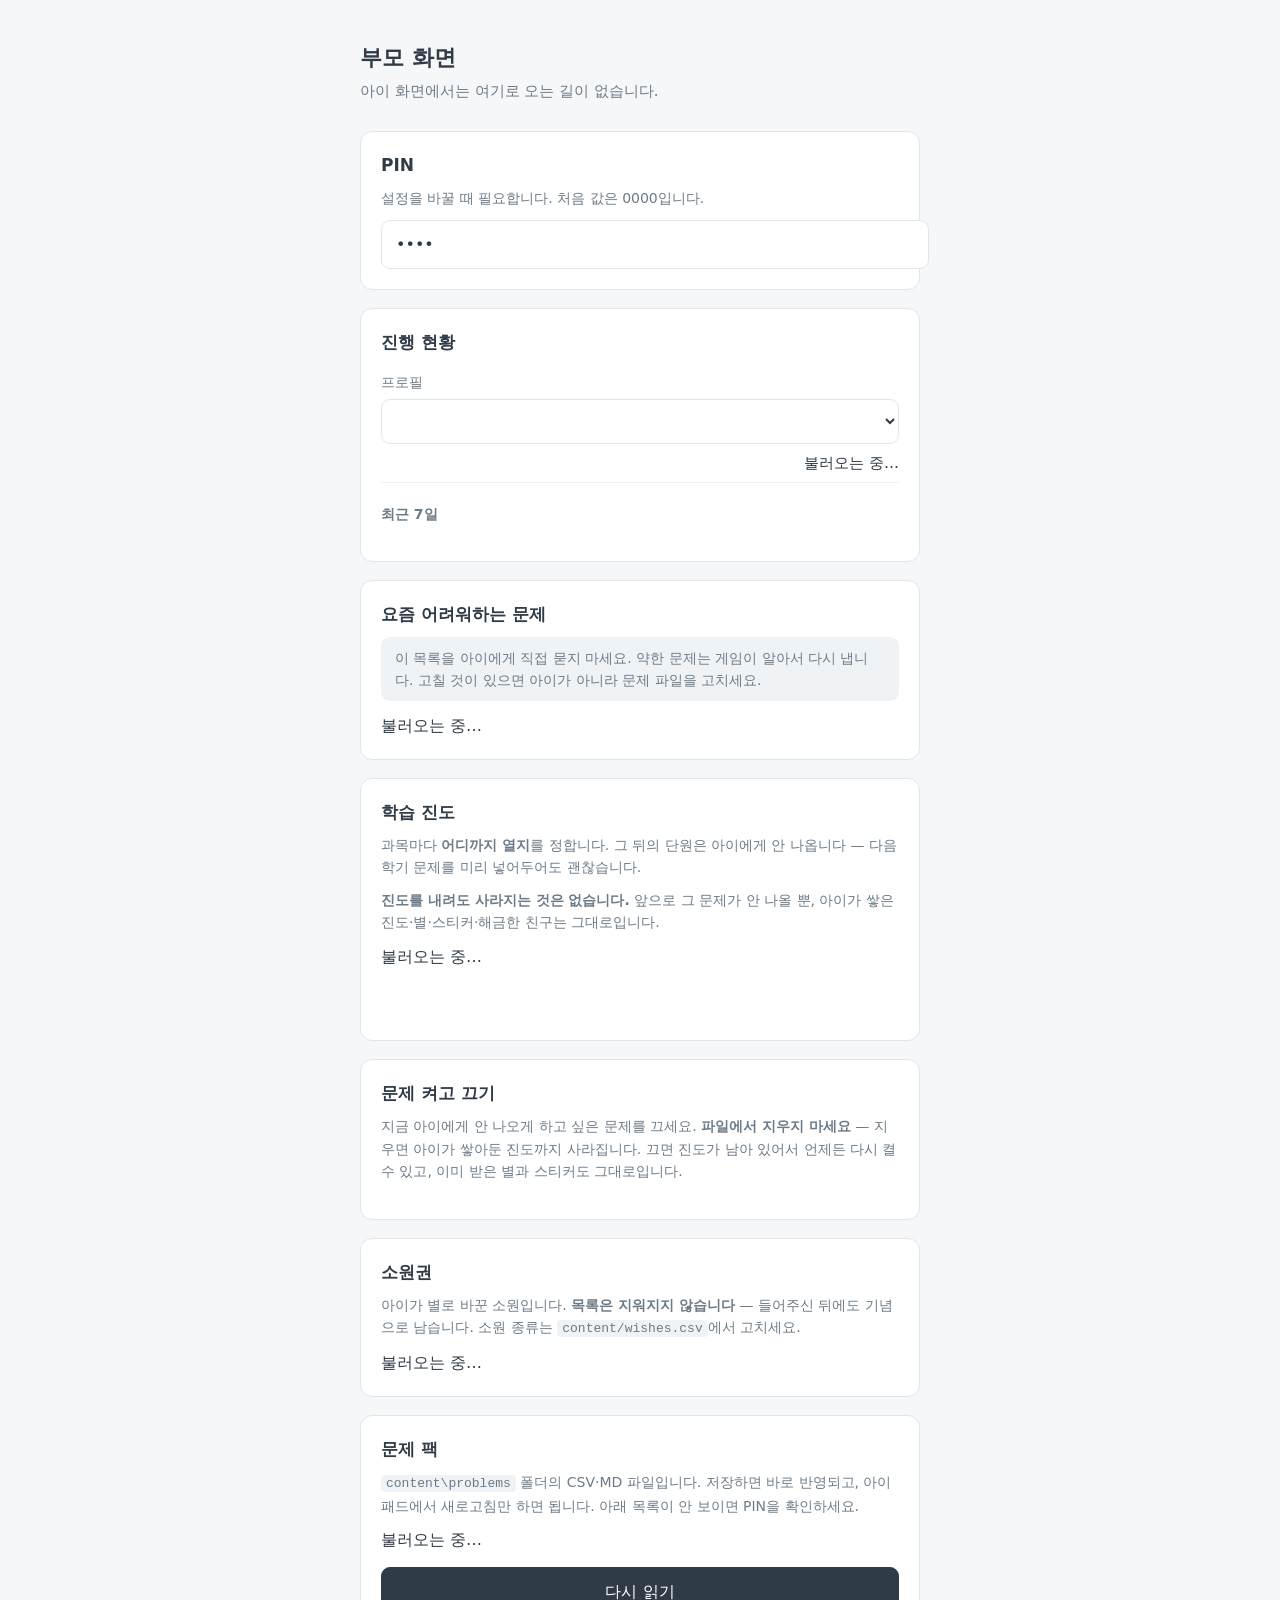
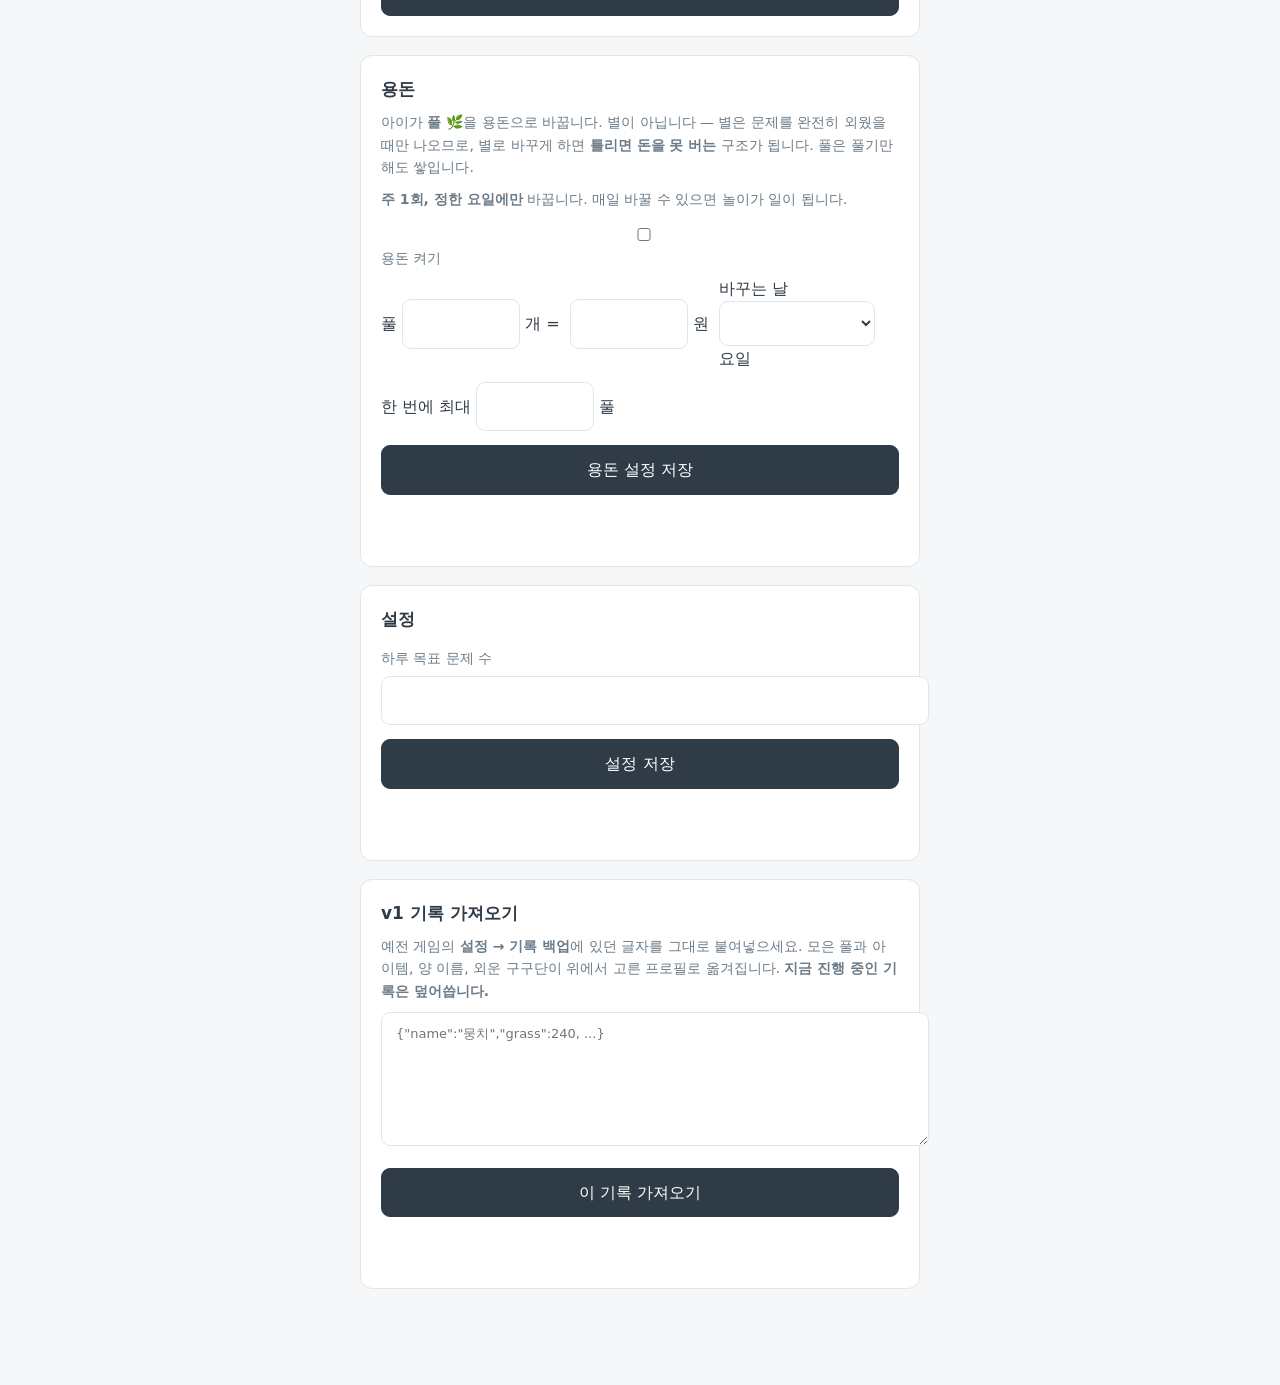
==== web/parent.html @ e6b4a796 "5C-3 부모 화면 진도 - 과목마다 "여기까지 열기" 드롭다운 + 단원 목록(문제 수 · 완전히 외운 것) - 체크박스 스무 개가 드롭다운 하나가 된다. 뒤에 새 파일을 넣어도 " ====
<!DOCTYPE html>
<html lang="ko">
<head>
<meta charset="utf-8">
<meta name="viewport" content="width=device-width, initial-scale=1">
<title>부모 화면 — 양이랑 구구단</title>
<style>
  body { margin:0; padding:40px 24px 80px; background:#f6f7f8; color:#2f3b46;
         font-family:"Malgun Gothic","Apple SD Gothic Neo",system-ui,sans-serif; line-height:1.6; }
  main { max-width: 560px; margin: 0 auto; }
  h1 { font-size: 22px; margin: 0 0 4px; }
  h2 { font-size: 17px; margin: 0 0 8px; }
  h3 { font-size: 14px; margin: 20px 0 6px; color:#6b7b88; font-weight: 600; }
  p.sub { margin: 0 0 28px; color:#6b7b88; font-size: 15px; }
  section { background:#fff; border:1px solid #dfe7ec; border-radius:12px; padding:20px; margin-bottom:18px; }
  label { display:block; margin: 14px 0 6px; font-size: 14px; color:#6b7b88; }
  input, select, textarea, button { font: inherit; width: 100%; padding: 11px 14px;
         border: 1px solid #dfe7ec; border-radius: 9px; background:#fff; color:#2f3b46; }
  textarea { height: 110px; font-size: 13px; resize: vertical; }
  button { cursor: pointer; margin-top: 14px; background:#2f3b46; color:#fff; border-color:#2f3b46; }
  button.soft { background:#fff; color:#2f3b46; border-color:#dfe7ec; }
  button:disabled { opacity:.45; cursor: default; }
  table { width:100%; border-collapse: collapse; font-size: 15px; }
  td { padding: 7px 0; border-bottom: 1px solid #eef2f4; }
  td:last-child { text-align: right; font-variant-numeric: tabular-nums; }
  .msg { margin-top: 12px; font-size: 15px; color:#6b7b88; min-height: 24px; }
  .hint { font-size: 14px; color:#6b7b88; margin: 0 0 10px; }
  .pack { padding: 10px 0; border-bottom: 1px solid #eef2f4; font-size: 15px; }
  .pack:last-child { border-bottom: 0; }
  .warn { color:#8a6d3b; font-size: 14px; margin-top: 4px; }
  code { background:#f0f3f5; padding: 1px 5px; border-radius: 4px; font-size: 13px; }

  .week { display:flex; gap:6px; margin: 6px 0 4px; }
  .day { flex:1; text-align:center; padding:8px 2px; border-radius:8px; background:#f0f3f5; }
  .day.off { opacity:.4; }
  .day b { display:block; font-size:16px; font-variant-numeric: tabular-nums; }
  .day span { display:block; font-size:12px; color:#6b7b88; }

  .note { margin:14px 0 0; padding:12px 14px; border-radius:9px; background:#f0f3f5; font-size:14px; }
  .note.bad { background:#fdf4ec; color:#8a6d3b; }
  .note p { margin:2px 0; }
  .rule { margin:0 0 12px; padding:10px 14px; border-radius:9px; background:#f0f3f5;
          font-size:14px; color:#6b7b88; }

  .qtable td { font-size:14px; }
  .qtable td:last-child { text-align:left; }
  .q { font-weight:600; }
  .a { color:#6b7b88; }
  .do { color:#6b7b88; font-size:13px; }
  .chips { display:inline-flex; gap:3px; }
  .chip { display:inline-flex; align-items:center; justify-content:center; width:19px; height:19px;
          border-radius:5px; font-size:11px; background:#eef2f4; color:#6b7b88; }
  .chip.x { background:#e3ebf7; color:#42618f; }
  .chip.h { background:#e7eaec; }
  .dots { display:inline-flex; gap:3px; }
  .dot { width:8px; height:8px; border-radius:50%; background:#2f3b46; opacity:.15; }
  .dot.on { opacity:.55; }
  .qtable input[type=checkbox] { width:20px; height:20px; padding:0; }
  .picks { display:flex; flex-wrap:wrap; gap:8px; margin-bottom:6px; }
  .picks button { width:auto; margin:0; padding:8px 13px; font-size:14px; }
  .picks button.on { background:#2f3b46; color:#fff; border-color:#2f3b46; }
  .row { display:flex; gap:10px; align-items:center; flex-wrap:wrap; }
  .shut { opacity:.45; }
  .cut { border-top:1px dashed #c9d3c9; margin:6px 0 4px; padding-top:4px; font-size:12px; color:#7c8c7c; }
  .row input[type=number] { width:5.5em; }
  .row button { flex:1; }
</style>
</head>
<body>
<main>
  <h1>부모 화면</h1>
  <p class="sub">아이 화면에서는 여기로 오는 길이 없습니다.</p>

  <section>
    <h2>PIN</h2>
    <p class="hint">설정을 바꿀 때 필요합니다. 처음 값은 0000입니다.</p>
    <input id="pin" type="password" inputmode="numeric" value="0000">
  </section>

  <section>
    <h2>진행 현황</h2>
    <label>프로필</label>
    <select id="who"></select>
    <table id="stat"><tr><td>불러오는 중…</td></tr></table>

    <h3>최근 7일</h3>
    <div class="week" id="week"></div>
    <p class="hint" id="weekSum"></p>
    <div id="stock"></div>
  </section>

  <section>
    <h2>요즘 어려워하는 문제</h2>
    <p class="rule">이 목록을 아이에게 직접 묻지 마세요. 약한 문제는 게임이 알아서 다시 냅니다.
      고칠 것이 있으면 아이가 아니라 문제 파일을 고치세요.</p>
    <div id="weak">불러오는 중…</div>
  </section>

  <section>
    <h2>학습 진도</h2>
    <p class="hint">과목마다 <b>어디까지 열지</b>를 정합니다. 그 뒤의 단원은 아이에게 안 나옵니다 —
      다음 학기 문제를 미리 넣어두어도 괜찮습니다.</p>
    <p class="hint"><b>진도를 내려도 사라지는 것은 없습니다.</b> 앞으로 그 문제가 안 나올 뿐,
      아이가 쌓은 진도·별·스티커·해금한 친구는 그대로입니다.</p>
    <div id="progress">불러오는 중…</div>
    <p class="msg" id="msgProg"></p>
  </section>

  <section>
    <h2>문제 켜고 끄기</h2>
    <p class="hint">지금 아이에게 안 나오게 하고 싶은 문제를 끄세요.
      <b>파일에서 지우지 마세요</b> — 지우면 아이가 쌓아둔 진도까지 사라집니다.
      끄면 진도가 남아 있어서 언제든 다시 켤 수 있고, 이미 받은 별과 스티커도 그대로입니다.</p>
    <div class="picks" id="packPicks"></div>
    <div id="editor"></div>
  </section>

  <section>
    <h2>소원권</h2>
    <p class="hint">아이가 별로 바꾼 소원입니다. <b>목록은 지워지지 않습니다</b> — 들어주신 뒤에도 기념으로 남습니다.
      소원 종류는 <code>content/wishes.csv</code>에서 고치세요.</p>
    <div id="wishes">불러오는 중…</div>
  </section>

  <section>
    <h2>문제 팩</h2>
    <p class="hint"><code>content\problems</code> 폴더의 CSV·MD 파일입니다. 저장하면 바로 반영되고,
      아이패드에서 새로고침만 하면 됩니다. 아래 목록이 안 보이면 PIN을 확인하세요.</p>
    <div id="packs">불러오는 중…</div>
    <button id="reload">다시 읽기</button>
  </section>

  <section>
    <h2>용돈</h2>
    <p class="hint">아이가 <b>풀 🌿</b>을 용돈으로 바꿉니다. 별이 아닙니다 —
      별은 문제를 완전히 외웠을 때만 나오므로, 별로 바꾸게 하면 <b>틀리면 돈을 못 버는</b> 구조가 됩니다.
      풀은 풀기만 해도 쌓입니다.</p>
    <p class="hint"><b>주 1회, 정한 요일에만</b> 바꿉니다. 매일 바꿀 수 있으면 놀이가 일이 됩니다.</p>
    <label><input id="allowOn" type="checkbox"> 용돈 켜기</label>
    <div class="row">
      <span>풀 <input id="allowPer" type="number" min="10" max="1000" step="10"> 개 =</span>
      <span><input id="allowWon" type="number" min="10" max="10000" step="10"> 원</span>
      <span>바꾸는 날 <select id="allowDay"></select>요일</span>
      <span>한 번에 최대 <input id="allowMax" type="number" min="100" max="5000" step="100"> 풀</span>
    </div>
    <button id="saveAllow">용돈 설정 저장</button>
    <p class="msg" id="msgAllow"></p>
    <div id="allowLog"></div>
  </section>

  <section>
    <h2>설정</h2>
    <label>하루 목표 문제 수</label>
    <input id="goal" type="number" min="5" max="60">
    <button id="saveSet">설정 저장</button>
    <p class="msg" id="msgSet"></p>
  </section>

  <section>
    <h2>v1 기록 가져오기</h2>
    <p class="hint">예전 게임의 <b>설정 → 기록 백업</b>에 있던 글자를 그대로 붙여넣으세요.
      모은 풀과 아이템, 양 이름, 외운 구구단이 위에서 고른 프로필로 옮겨집니다.
      <b>지금 진행 중인 기록은 덮어씁니다.</b></p>
    <textarea id="v1" placeholder='{"name":"뭉치","grass":240, ...}'></textarea>
    <button id="migrate">이 기록 가져오기</button>
    <p class="msg" id="msgMig"></p>
  </section>
</main>

<script type="module">
import { buildIndexAll, openPacks, isRewardable, readLog, weakness } from '/engine.js';

const $ = id => document.getElementById(id);
const api = (url, opt) => fetch(url, opt).then(r => r.json());
const esc = s => String(s).replace(/[<>&"]/g, c => ({ '<':'&lt;','>':'&gt;','&':'&amp;','"':'&quot;' }[c]));

const MIN_POOL = 8;   // engine.js와 같은 값. 이보다 적으면 같은 문제가 반복된다
const MIN_SEEN = 3;   // 이만큼 안 나온 문제는 '약하다'고 부르지 않는다
const WEEKDAY = ['일','월','화','수','목','금','토'];

let ALL = {};                              // 제외 없이 지은 전체 문제 색인
let PROFILE = null;
let WISHDATA = null;   // /api/parent/packs가 같이 실어 보낸다
let OFF = { problems: [], packs: [] };
let picked = null, dirty = false;

/* 구구단은 계산으로 만들어지므로 표시용 값을 여기서 짓는다 */
const label = e => e.mul ? `${e.mul[0]} × ${e.mul[1]}` : e.prompt;
const answerOf = e => e.mul ? String(e.mul[0] * e.mul[1]) : e.answer;
const hasHint = e => !!(e.mul || e.hint);   // 구구단 힌트는 항상 자동 생성된다

/* ============ 첫 로드 ============ */

const boot = await api('/api/bootstrap');
$('goal').value = boot.settings.defaultGoal;
$('who').innerHTML = boot.profiles.map(p => `<option value="${esc(p.id)}">${esc(p.displayName)}</option>`).join('')
  || '<option value="">아직 없습니다</option>';

const loaded = await Promise.all((boot.packs || []).map(p => api(`/api/pack/${encodeURIComponent(p.id)}`)));
const PACKS = loaded;   // subject·unit·order가 실려 있다
ALL = buildIndexAll(loaded);   // 부모는 아직 안 연 단원도 봐야 진도를 정할 수 있다

const packNames = new Map();
for (const e of Object.values(ALL)) if (!packNames.has(e.packId)) packNames.set(e.packId, e.packName);

/* ============ 현황 ============ */

async function showStat() {
  const id = $('who').value;
  if (!id) return;
  PROFILE = await api(`/api/profile/${encodeURIComponent(id)}`);
  OFF = { problems: [...(PROFILE.disabled?.problems || [])],
          packs: [...(PROFILE.disabled?.packs || [])] };
  if (WISHDATA) showWishes(WISHDATA);   // 아이를 바꾸면 소원권 목록도 따라간다
  showProgress();
  if (typeof showAllowLog === 'function') showAllowLog();
  dirty = false;

  const p = PROFILE;
  const facts = Object.values(p.facts);
  const seen = facts.reduce((n, f) => n + f.seen, 0);
  const right = facts.reduce((n, f) => n + f.right, 0);
  $('stat').innerHTML = [
    ['양 이름', p.characters.names.sheep || '아직 안 지음'],
    ['오늘 푼 문제', `${p.daily.solved} / ${p.daily.goal}`],
    ['완전히 외운 문제', p.totals.mastered],
    ['누적 정답률', seen ? `${Math.round(right / seen * 100)}% (${right}/${seen})` : '—'],
    ['모은 풀 · 별', `${p.wallet.grass} · ${p.wallet.star}`],
    ['함께한 날', `${p.totals.daysPlayed}일`],
  ].map(([k, v]) => `<tr><td>${k}</td><td>${esc(v)}</td></tr>`).join('');

  showWeek();
  showStock();
  showWeak();
  showPicks();
  if (picked) openPack(picked);
  else $('editor').innerHTML = '<p class="hint">위에서 팩을 고르세요.</p>';
}

/* 연속 일수는 세지 않는다. 부모가 그 숫자를 보면 끊긴 날에 말이 나오고,
   그것이 원칙 2.1이 막으려던 실패 경험이 된다. 누적만 센다. */
function showWeek() {
  const by = new Map();
  for (const h of PROFILE.history || []) by.set(h.day, h);
  by.set(PROFILE.daily.day, PROFILE.daily);

  const cells = [], sum = { days: 0, solved: 0, right: 0, star: 0 };
  for (let i = 6; i >= 0; i--) {
    const d = new Date();
    d.setDate(d.getDate() - i);
    const key = d.toLocaleDateString('sv-SE');
    const row = by.get(key);
    if (row) { sum.days++; sum.solved += row.solved || 0; sum.right += row.right || 0; sum.star += row.star || 0; }
    cells.push(`<div class="day${row ? '' : ' off'}" title="${key}">
      <span>${WEEKDAY[d.getDay()]}</span><b>${row ? row.solved : '–'}</b></div>`);
  }
  $('week').innerHTML = cells.join('');
  $('weekSum').textContent =
    `논 날 ${sum.days}일 · 푼 문제 ${sum.solved} · 혼자 맞힘 ${sum.right} · 별 ${sum.star}`;
}

/* 보상 페이싱 전체가 "부모가 문제를 계속 넣는다"는 전제 위에 있다.
   구구단만으로는 별이 15에서 멈춘다. 이 경고가 이 화면에서 제일 중요하다. */
function showStock() {
  let unseen = 0;
  for (const key of activeKeys()) {
    const f = PROFILE.facts[key];
    if (!f || !f.seen) unseen++;
  }

  const floor = new Date();
  floor.setDate(floor.getDate() - 6);
  let recent = 0;
  for (const f of Object.values(PROFILE.facts)) {
    if (f.masteredAt && new Date(f.masteredAt) >= floor) recent++;
  }
  const perDay = recent / 7;
  const days = perDay > 0 ? Math.round(unseen / perDay) : null;
  const add = '<p><code>content\\problems</code> 폴더에 파일을 추가하세요.</p>';

  if (!unseen) {
    $('stock').innerHTML = '<div class="note bad"><p>아이가 아직 안 배운 문제가 없습니다. ' +
      '새 문제를 넣지 않으면 별이 더 이상 늘지 않습니다.</p>' + add + '</div>';
  } else if (days !== null && days <= 14) {
    $('stock').innerHTML = `<div class="note bad"><p>아직 안 배운 문제가 ${unseen}개 남았습니다. ` +
      `지금 속도면 ${days}일 뒤에 소진됩니다.</p>` + add + '</div>';
  } else {
    $('stock').innerHTML = `<div class="note">아직 안 배운 문제 ${unseen}개` +
      (days !== null ? ` · 지금 속도면 ${days}일치` : '') + '</div>';
  }
}

/* ============ 약한 문제 ============ */

const chips = recent => '<span class="chips">' + recent.slice(0, 8).map(c => {
  const t = c === 'x' ? '틀림' : c === 'h' ? '힌트 쓰고 맞힘' : '혼자 맞힘';
  return `<span class="chip ${c}" title="${t}">${c === 'x' ? '×' : c === 'h' ? 'h' : '○'}</span>`;
}).join('') + '</span>';

const dots = m => '<span class="dots">' +
  [0,1,2,3].map(i => `<span class="dot${i < m ? ' on' : ''}"></span>`).join('') + '</span>';

/* 부모가 할 것. 기본값은 '그냥 두기'.
   이 열이 있는 이유는 부모가 목록을 보고 아이에게 물어보는 것을 막기 위해서다. */
const todo = e => hasHint(e) ? '그냥 두기 (며칠 뒤 다시 나옵니다)' : '힌트가 없음 → 힌트를 넣어주세요';

function showWeak() {
  const rows = [];
  for (const [key, e] of Object.entries(ALL)) {
    const f = PROFILE.facts[key];
    if (!f) continue;
    const c = readLog(f.log);
    // 표본이 모자란 문제를 약점이라 부르면 부모가 엉뚱한 데를 고친다
    if (c.seen < MIN_SEEN) continue;
    const w = weakness(c);
    if (w > 0) rows.push({ e, c, w });
  }
  rows.sort((a, b) => b.w - a.w || b.c.seen - a.c.seen);

  if (!rows.length) {
    $('weak').innerHTML = '<p class="hint">최근 7일 동안 눈에 띄게 어려워한 문제가 없습니다.</p>';
    return;
  }
  $('weak').innerHTML = '<table class="qtable">' + rows.slice(0, 5).map(r => `
    <tr><td class="q">${esc(label(r.e))}</td>
        <td class="a">${esc(answerOf(r.e))}</td>
        <td>${chips(r.c.recent)}</td>
        <td class="do">${esc(todo(r.e))}</td></tr>`).join('') + '</table>';
}

/* ============ 학습 진도 ============ */

function unitsBySubject() {
  const out = {};
  for (const p of PACKS) {
    if (!p.subject || !p.unit) continue;   // 폴더 밖이거나 번호가 없으면 진도 관리 대상이 아니다
    (out[p.subject] ||= []).push(p);
  }
  for (const list of Object.values(out)) list.sort((a, b) => a.order - b.order);
  return out;
}

function packStat(packId) {
  const keys = Object.entries(ALL).filter(([, e]) => e.packId === packId && e.rewardable);
  return { total: keys.length, done: keys.filter(([k]) => PROFILE?.facts?.[k]?.m === 4).length };
}

const shortName = p => p.name.startsWith(p.unit) ? p.name.slice(p.unit.length).trim() || p.name : p.name;

function showProgress() {
  const subs = unitsBySubject();
  if (!Object.keys(subs).length) {
    $('progress').innerHTML =
      '<p class="hint">아직 과목 폴더가 없습니다. <code>content/problems/수학/1-1 구구단.csv</code> 처럼 ' +
      '폴더를 만들면 여기서 단원별로 진도를 정할 수 있습니다. ' +
      '지금 파일을 옮기지 않아도 게임은 그대로 돕니다.</p>';
    return;
  }
  if (!PROFILE) return;

  // 열림 판정은 engine.js와 같은 함수를 쓴다. 규칙을 두 곳에 두면 반드시 어긋난다.
  const open = openPacks(PACKS, PROFILE.progress);

  $('progress').innerHTML = Object.entries(subs).map(([subject, list]) => {
    const lastOpen = [...list].reverse().find(p => open.has(p.id)) || list[0];
    let cut = false;
    const rows = list.map(p => {
      const on = open.has(p.id), s = packStat(p.id);
      const line = `<div class="${on ? '' : 'shut'}">${on ? '✓' : '·'} <b>${esc(p.unit)}</b> ` +
        `${esc(shortName(p))} — 문제 ${s.total}개` +
        (on && s.total ? ` · 완전히 외운 것 ${s.done}` : '') + '</div>';
      if (!on && !cut) { cut = true; return '<div class="cut">여기부터는 아직 안 열렸습니다</div>' + line; }
      return line;
    }).join('');

    const next = list[list.indexOf(lastOpen) + 1];
    const st = packStat(lastOpen.id);
    const suggest = next && st.total && st.done === st.total
      ? `<p class="msg">${esc(shortName(lastOpen))}을(를) 다 외웠어요. ` +
        `<button data-open="${esc(subject)}" data-unit="${esc(next.unit)}">${esc(next.name)} 열기</button></p>`
      : '';

    return `<div class="pack">
      <div class="row"><b>${esc(subject)}</b><span>여기까지 열기</span>
        <select data-sel="${esc(subject)}">${list.map(p =>
          `<option value="${esc(p.unit)}"${p.id === lastOpen.id ? ' selected' : ''}>${esc(p.name)}</option>`).join('')}</select>
        <button data-save="${esc(subject)}">저장</button></div>
      ${rows}${suggest}
      <p class="warn" data-warn="${esc(subject)}" style="display:none"></p>
    </div>`;
  }).join('');

  $('progress').querySelectorAll('[data-sel]').forEach(sel => sel.onchange = () => {
    const subject = sel.dataset.sel, list = subs[subject];
    const now = [...list].reverse().find(p => open.has(p.id)) || list[0];
    const to = list.find(p => p.unit === sel.value);
    const warn = $('progress').querySelector(`[data-warn="${CSS.escape(subject)}"]`);
    if (to && to.order < now.order) {
      warn.textContent = `${shortName(to)}까지로 내리면 그 뒤 단원이 앞으로 안 나옵니다. ` +
        '아이가 쌓은 진도·별·스티커는 그대로 남습니다.';
      warn.style.display = '';
    } else warn.style.display = 'none';
  });

  $('progress').querySelectorAll('[data-save]').forEach(b => b.onclick = () => {
    const subject = b.dataset.save;
    saveProgress(subject, $('progress').querySelector(`[data-sel="${CSS.escape(subject)}"]`).value);
  });
  $('progress').querySelectorAll('[data-open]').forEach(b =>
    b.onclick = () => saveProgress(b.dataset.open, b.dataset.unit));
}

async function saveProgress(subject, unit) {
  $('msgProg').textContent = '저장 중…';
  try {
    // 아이가 지금 놀고 있을 수 있다. 방금 상태를 다시 받아 progress만 얹는다 (구현-현황 2.11).
    const fresh = await api(`/api/profile/${encodeURIComponent(PROFILE.id)}`);
    fresh.progress = { ...(fresh.progress || {}), [subject]: unit };
    await fetch(`/api/profile/${encodeURIComponent(PROFILE.id)}`,
                { method: 'PUT', body: JSON.stringify(fresh) });
    PROFILE = fresh;
    $('msgProg').textContent = `${subject} — ${unit}까지 열었습니다. 아이패드에서 새로고침하면 반영됩니다.`;
    showProgress();
    showStock();
  } catch {
    $('msgProg').textContent = '저장하지 못했습니다. 다시 눌러주세요.';
  }
}

/* ============ 문제 켜고 끄기 ============ */

const keysOf = packId => Object.entries(ALL)
  .filter(([, e]) => e.packId === packId)
  .sort((a, b) => a[1].order - b[1].order);

function activeKeys() {
  const offQ = new Set(OFF.problems), offP = new Set(OFF.packs);
  return Object.keys(ALL).filter(k => !offQ.has(k) && !offP.has(ALL[k].packId));
}

function showPicks() {
  const offP = new Set(OFF.packs), offQ = new Set(OFF.problems);
  $('packPicks').innerHTML = [...packNames].map(([id, name]) => {
    const list = keysOf(id);
    const on = offP.has(id) ? 0 : list.filter(([k]) => !offQ.has(k)).length;
    return `<button class="soft${id === picked ? ' on' : ''}" data-pack="${esc(id)}">${esc(name)}
      <span style="opacity:.6">${on}/${list.length}</span></button>`;
  }).join('');

  $('packPicks').querySelectorAll('[data-pack]').forEach(b => b.onclick = () => {
    if (dirty && !confirm('저장하지 않은 변경이 있습니다. 그대로 넘어갈까요?')) return;
    picked = b.dataset.pack;
    showPicks();
    openPack(picked);
  });
}

function openPack(packId) {
  const list = keysOf(packId);
  const offQ = new Set(OFF.problems);

  $('editor').innerHTML = `
    <label style="margin-top:0"><input type="checkbox" id="packOn" style="width:auto;margin-right:6px"
      ${OFF.packs.includes(packId) ? '' : 'checked'}> 이 팩을 게임에 낸다</label>
    <div id="health" class="note"></div>
    <table class="qtable" id="qs">${list.map(([key, e]) => `
      <tr><td style="width:34px"><input type="checkbox" data-key="${esc(key)}"
            ${offQ.has(key) ? '' : 'checked'} aria-label="${esc(label(e))} 내기"></td>
          <td class="q">${esc(label(e))}</td>
          <td class="a">${esc(answerOf(e))}</td>
          <td>${dots(PROFILE.facts[key]?.m || 0)}</td>
          <td>${chips(readLog(PROFILE.facts[key]?.log).recent)}</td></tr>`).join('')}
    </table>
    <div class="row"><button class="soft" id="allOn">전부 켜기</button>
                     <button id="saveOff" disabled>저장</button></div>
    <p class="msg" id="msgOff"></p>`;

  const boxes = () => [...$('qs').querySelectorAll('input[data-key]')];

  function paint() {
    const on = boxes().filter(b => b.checked).length;
    const el = $('health');
    if (!$('packOn').checked) {
      el.className = 'note bad';
      el.textContent = '이 팩 전체가 꺼져 있습니다. 아이에게 한 문제도 나오지 않습니다.';
    } else if (on === 0) {
      el.className = 'note bad';
      el.textContent = '남은 문제가 없습니다. 이 팩은 아이에게 나오지 않습니다.';
    } else if (on < MIN_POOL) {
      el.className = 'note bad';
      el.textContent = `남은 문제가 ${on}개라 같은 문제가 자주 반복됩니다.`;
    } else {
      el.className = 'note';
      el.textContent = `사용 ${on} / 전체 ${list.length}`;
    }
  }

  function mark() {
    dirty = true;
    $('saveOff').disabled = false;
    $('msgOff').textContent = '저장하지 않은 변경이 있습니다.';
    paint();
  }

  $('packOn').onchange = mark;
  boxes().forEach(b => b.onchange = mark);
  $('allOn').onclick = () => {
    boxes().forEach(b => b.checked = true);
    $('packOn').checked = true;
    mark();
  };

  $('saveOff').onclick = async () => {
    $('saveOff').disabled = true;
    $('msgOff').textContent = '저장 중…';

    const mine = new Set(list.map(([k]) => k));
    const problems = OFF.problems.filter(k => !mine.has(k))
      .concat(boxes().filter(b => !b.checked).map(b => b.dataset.key));
    const packs = OFF.packs.filter(id => id !== packId);
    if (!$('packOn').checked) packs.push(packId);

    try {
      // 아이가 지금 놀고 있을 수 있다. 방금 상태를 다시 받아 disabled만 얹는다.
      const fresh = await api(`/api/profile/${encodeURIComponent(PROFILE.id)}`);
      fresh.disabled = { problems, packs };
      await fetch(`/api/profile/${encodeURIComponent(PROFILE.id)}`,
                  { method: 'PUT', body: JSON.stringify(fresh) });
      OFF = { problems, packs };
      PROFILE = fresh;
      dirty = false;
      $('msgOff').textContent = '저장했습니다. 아이패드에서 새로고침하면 반영됩니다.';
      showPicks();
      showStock();
    } catch {
      $('saveOff').disabled = false;
      $('msgOff').textContent = '저장하지 못했습니다. 다시 눌러주세요.';
    }
  };

  paint();
}

addEventListener('beforeunload', e => { if (dirty) { e.preventDefault(); e.returnValue = ''; } });

$('who').onchange = showStat;
await showStat();

/* ============ 문제 팩 목록 ============ */

async function showPacks() {
  const res = await api('/api/parent/packs', { headers: { 'X-Parent-Pin': $('pin').value } });
  if (res.error) return $('packs').textContent = res.error;
  if (!res.packs.length) return $('packs').textContent = '아직 파일이 없습니다. 내장 구구단만 나옵니다.';

  /* 과목(폴더)으로 묶어 보여준다. 폴더 밖의 파일은 맨 아래 '과목 없음'으로 모은다. */
  const subjects = [];
  for (const p of res.packs) {
    const key = p.subject || '';
    let g = subjects.find(s => s.key === key);
    if (!g) subjects.push(g = { key, list: [] });
    g.list.push(p);
  }
  subjects.sort((a, b) => (a.key ? 0 : 1) - (b.key ? 0 : 1));

  $('packs').innerHTML = subjects.map(g => `
    <div class="pack">
      <b>${g.key ? esc(g.key) : '과목 없음'}</b>
      ${g.key ? '' : '<span class="hint"> — 폴더 밖에 있어 진도 관리 대상이 아닙니다. 항상 나옵니다.</span>'}
      ${g.list.map(p => `<div>${p.unit ? `<b>${esc(p.unit)}</b> ` : ''}${esc(p.name)}` +
        ` — 문제 ${p.count}개` +
        p.warnings.map(w => `<div class="warn">· ${esc(w)}</div>`).join('') + '</div>').join('')}
    </div>`).join('') +
    (subjects.some(g => g.key) ? '' :
      '<p class="hint">폴더를 만들면 <b>폴더 이름이 과목</b>이 됩니다. ' +
      '<code>content/problems/수학/1-1 구구단.csv</code> 처럼 두면 단원별로 진도를 정할 수 있습니다. ' +
      '지금 파일을 옮기지 않아도 게임은 그대로 돕니다.</p>');

  WISHDATA = res.wishes;
  showWishes(WISHDATA);
}
showPacks();
$('reload').onclick = showPacks;

/* ============ 소원권 ============ */

function showWishes(w) {
  if (!w || !w.list.length) {
    $('wishes').innerHTML = '<p class="hint">아직 <code>content/wishes.csv</code>가 없습니다. ' +
      '파일을 만들면 아이 화면에 소원권이 생깁니다. 없으면 그 기능은 나타나지 않습니다.</p>' +
      (w ? w.warnings.map(x => `<div class="warn">· ${esc(x)}</div>`).join('') : '');
    return;
  }

  const got = PROFILE?.wishes || [];
  const count = id => got.filter(g => g.id === id).length;

  $('wishes').innerHTML =
    '<div class="pack"><b>지금 걸어둔 소원</b>' +
    w.list.map(x => `<div>· ${esc(x.nm)} — 별 ${x.star}` +
      (count(x.id) ? ` <b>(${count(x.id)}번 바꿔감)</b>` : '') + '</div>').join('') +
    w.warnings.map(x => `<div class="warn">· ${esc(x)}</div>`).join('') + '</div>' +
    (got.length
      ? '<div class="pack"><b>아이가 바꾼 소원</b>' +
        [...got].reverse().map(g => `<div>· ${esc(g.day)} — ${esc(g.nm)} (별 ${g.star})</div>`).join('') + '</div>'
      : '<p class="hint">아직 바꾼 소원이 없습니다.</p>');
}

/* ============ 용돈 ============ */

const DAYNAMES = ['일', '월', '화', '수', '목', '금', '토'];
$('allowDay').innerHTML = DAYNAMES.map((d, i) => `<option value="${i}">${d}</option>`).join('');

let ALLOW = null;

async function showAllowance() {
  const boot = await api('/api/bootstrap');
  ALLOW = boot.settings?.allowance || { on: false, per: 100, won: 200, day: 6, max: 500 };
  $('allowOn').checked = !!ALLOW.on;
  $('allowPer').value = ALLOW.per;
  $('allowWon').value = ALLOW.won;
  $('allowDay').value = ALLOW.day;
  $('allowMax').value = ALLOW.max;
  showAllowLog();
}

function showAllowLog() {
  const got = PROFILE?.allowance || [];
  $('allowLog').innerHTML = got.length
    ? '<div class="pack"><b>아이가 바꾼 용돈</b>' +
      [...got].reverse().map(a =>
        `<div>· ${esc(a.day)} — ${a.won.toLocaleString()}원 (풀 ${a.grass}개)</div>`).join('') +
      `<div><b>합계 ${got.reduce((s, a) => s + a.won, 0).toLocaleString()}원</b></div></div>`
    : '<p class="hint">아직 바꾼 용돈이 없습니다. <b>목록은 지워지지 않습니다.</b></p>';
}

$('saveAllow').onclick = async () => {
  const allowance = {
    on: $('allowOn').checked,
    per: Math.max(10, Number($('allowPer').value) || 100),
    won: Math.max(10, Number($('allowWon').value) || 200),
    day: Number($('allowDay').value),
    max: Math.max(100, Number($('allowMax').value) || 500),
  };
  const res = await api('/api/parent/settings', {
    method: 'PUT', headers: { 'X-Parent-Pin': $('pin').value },
    body: JSON.stringify({ allowance })
  });
  $('msgAllow').textContent = res.saved
    ? `저장했습니다. ${DAYNAMES[allowance.day]}요일마다 최대 ${(allowance.max / allowance.per * allowance.won).toLocaleString()}원.`
    : res.error;
};
showAllowance();

$('saveSet').onclick = async () => {
  const res = await api('/api/parent/settings', {
    method: 'PUT', headers: { 'X-Parent-Pin': $('pin').value },
    body: JSON.stringify({ defaultGoal: Number($('goal').value) })
  });
  $('msgSet').textContent = res.saved ? '저장했습니다.' : res.error;
};

/* v1(단일 HTML + localStorage) → v2 프로필 변환 */
function fromV1(old, p) {
  p.wallet.grass = old.grass || 0;
  p.inventory.items = old.owned || [];
  p.characters.equipped.sheep = { hat: old.hat || null, neck: old.scarf || null, prop: null };
  if (old.name) p.characters.names.sheep = String(old.name).slice(0, 8);
  p.totals.daysPlayed = old.totalDays || 0;
  for (const [k, m] of Object.entries(old.facts || {})) {
    p.facts[`gugudan:${k}`] = {
      m, seen: 0, right: 0, lastSeenDay: null, log: [],
      masteredAt: m === 4 && isRewardable(`gugudan:${k}`) ? p.createdAt : null, bestMs: null
    };
  }
  p.totals.mastered = Object.values(p.facts).filter(f => f.masteredAt).length;
  return p;
}

$('migrate').onclick = async () => {
  const id = $('who').value;
  if (!id) return $('msgMig').textContent = '먼저 아이 화면에서 프로필을 만들어 주세요.';

  let old;
  try { old = JSON.parse($('v1').value.trim()); }
  catch { return $('msgMig').textContent = '붙여넣은 내용이 올바르지 않습니다.'; }
  if (typeof old.grass !== 'number' || !old.facts)
    return $('msgMig').textContent = '예전 게임의 백업 글자가 아닌 것 같습니다.';
  if (!confirm(`${id}의 지금 기록을 덮어씁니다. 계속할까요?`)) return;

  const p = await api(`/api/profile/${encodeURIComponent(id)}`);
  await api(`/api/profile/${encodeURIComponent(id)}`, { method: 'PUT', body: JSON.stringify(fromV1(old, p)) });
  $('msgMig').textContent = `가져왔습니다. 풀 ${old.grass}, 아이템 ${(old.owned || []).length}개. 아이패드에서 새로고침하세요.`;
  showStat();
};
</script>
</body>
</html>
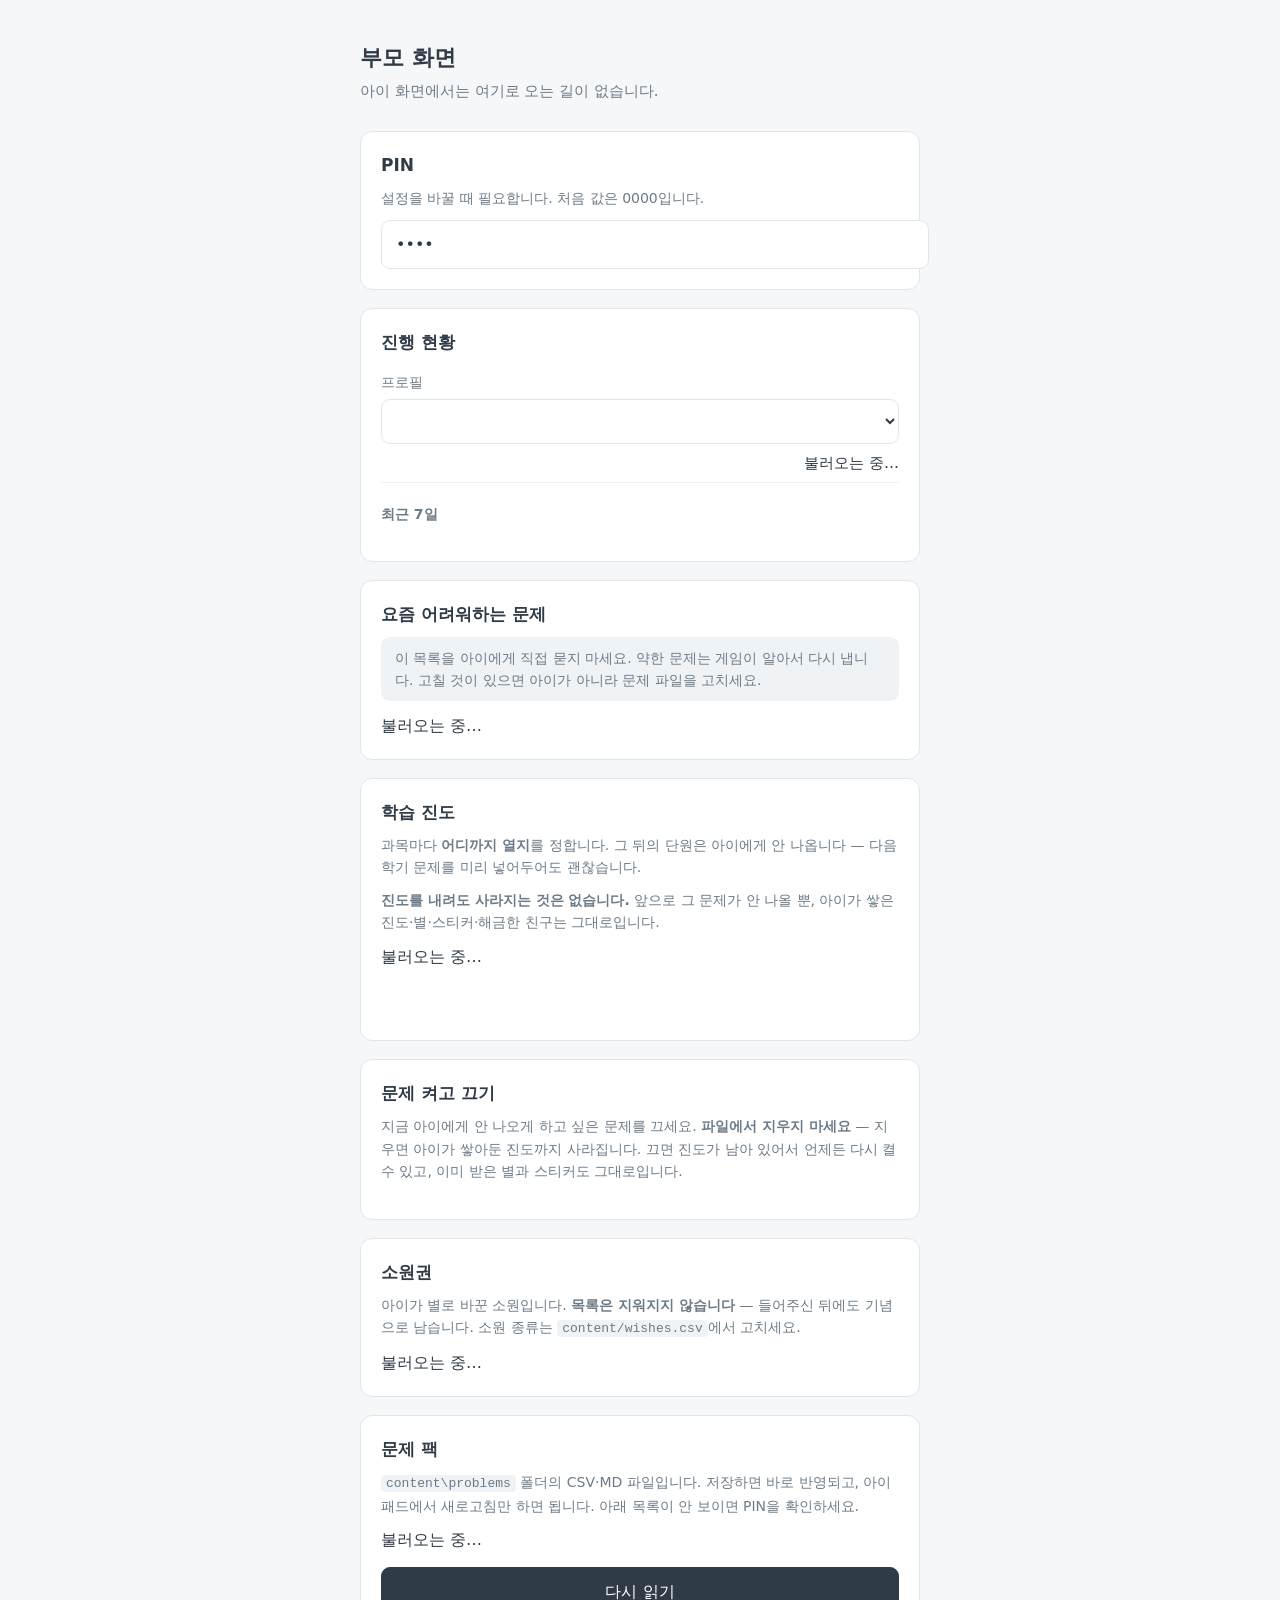
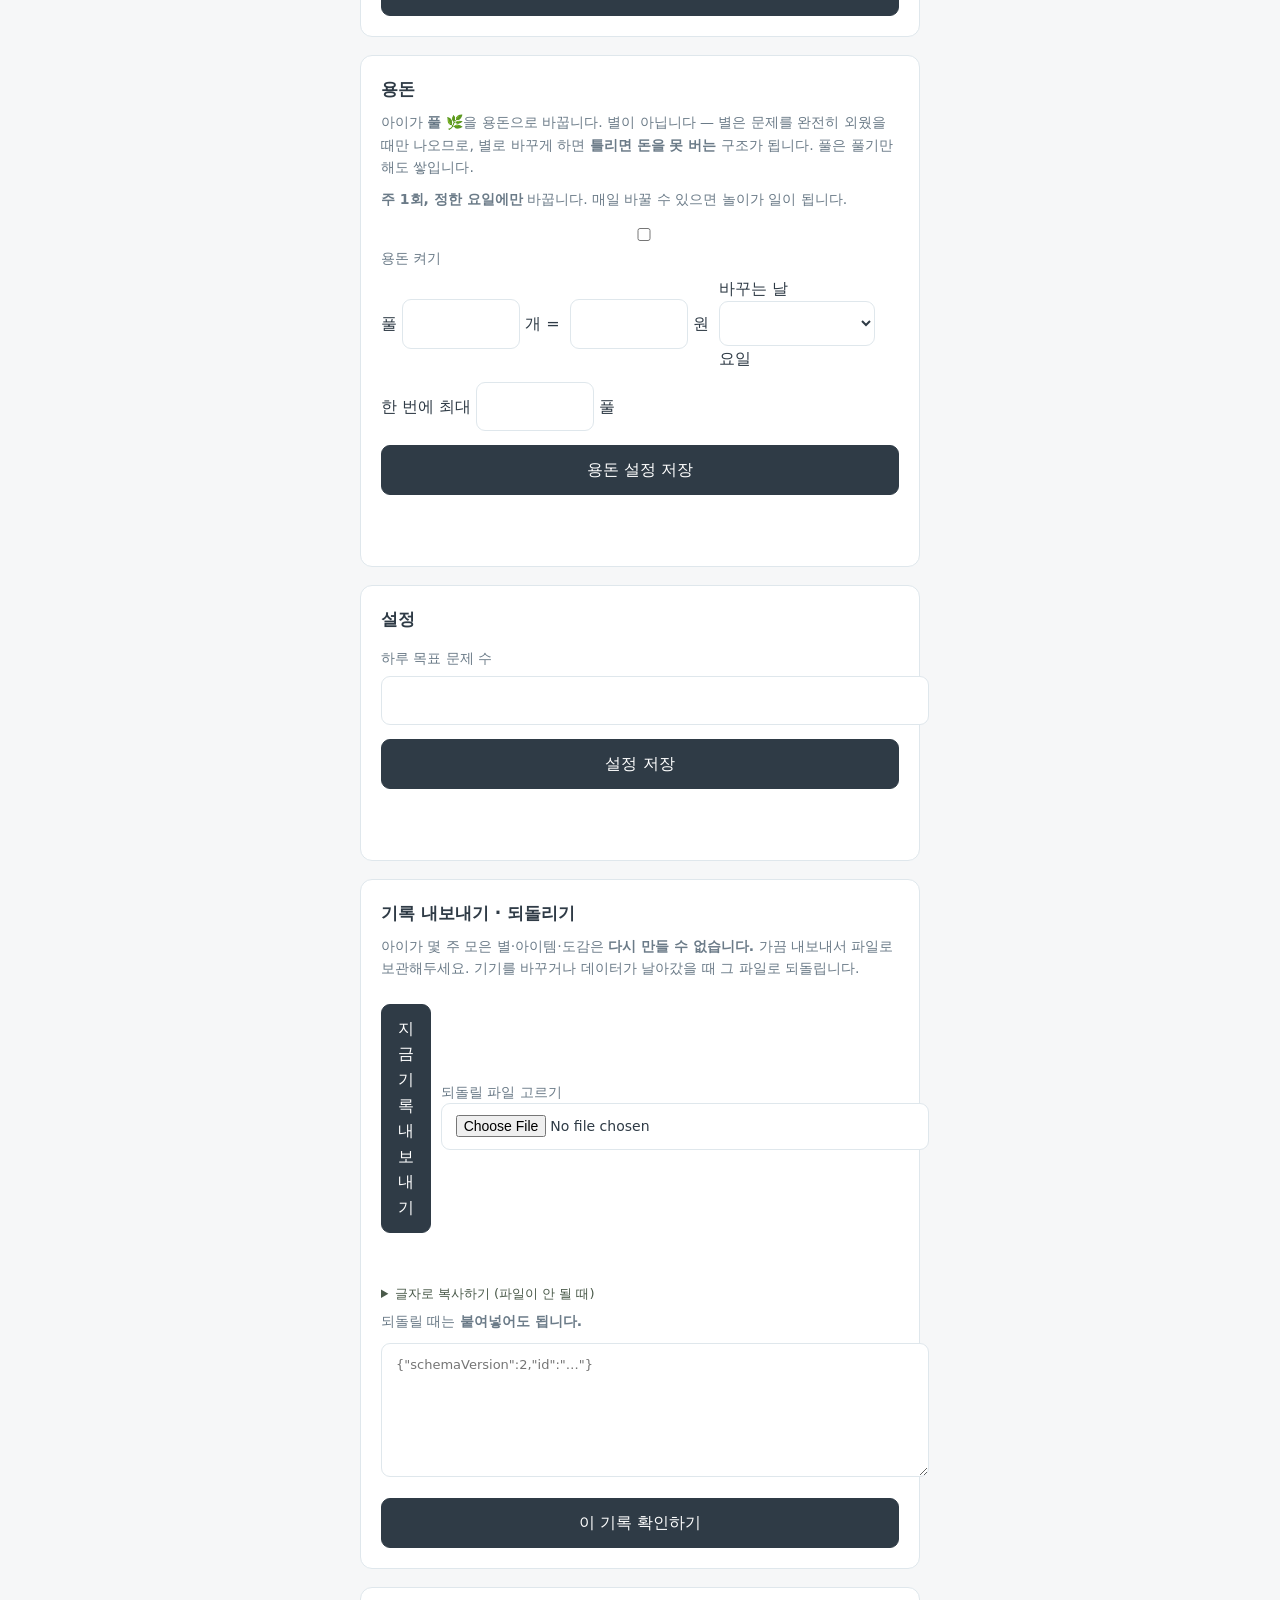
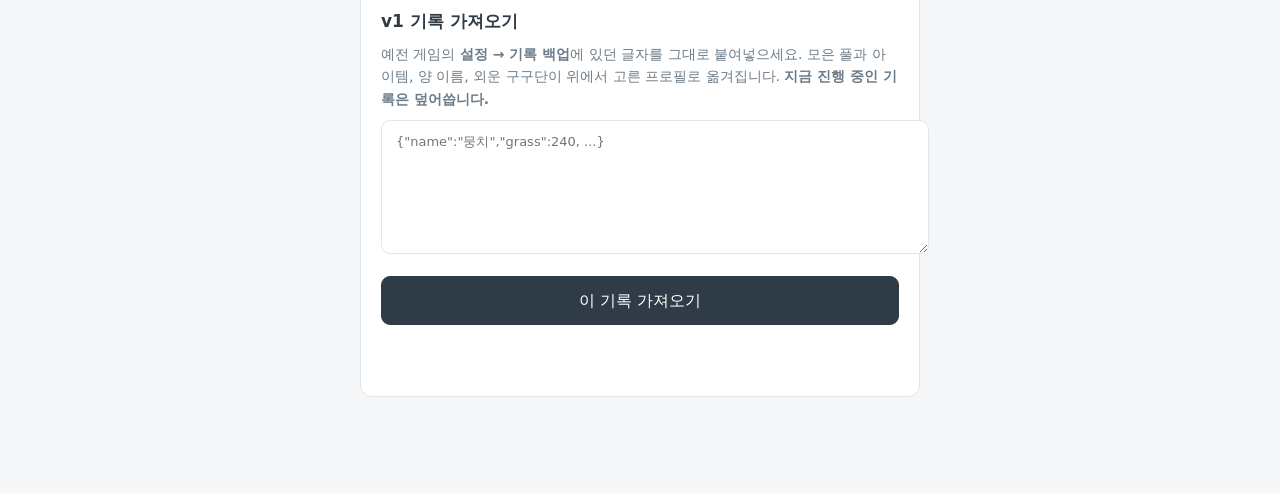
==== commit a12218f5: "기록 내보내기·되돌리기와 PWA 정적 배포 전에 먼저 해둔 두 가지. 친구들 얘기가 없어도 해야 할 일이었다 — 지금 방식에서도 아이 기록이 더 안전해진다.  왜 이것부터인가 - " ====
--- a/web/parent.html
+++ b/web/parent.html
@@ -61,6 +61,8 @@
   .picks button.on { background:#2f3b46; color:#fff; border-color:#2f3b46; }
   .row { display:flex; gap:10px; align-items:center; flex-wrap:wrap; }
   .shut { opacity:.45; }
+  details summary { cursor:pointer; color:#4a5a4a; font-size:13px; margin:6px 0; }
+  .qtable th { text-align:left; font-weight:normal; color:#7c8c7c; font-size:12px; }
   .cut { border-top:1px dashed #c9d3c9; margin:6px 0 4px; padding-top:4px; font-size:12px; color:#7c8c7c; }
   .row input[type=number] { width:5.5em; }
   .row button { flex:1; }
@@ -154,6 +156,27 @@
     <input id="goal" type="number" min="5" max="60">
     <button id="saveSet">설정 저장</button>
     <p class="msg" id="msgSet"></p>
+  </section>
+
+  <section>
+    <h2>기록 내보내기 · 되돌리기</h2>
+    <p class="hint">아이가 몇 주 모은 별·아이템·도감은 <b>다시 만들 수 없습니다.</b>
+      가끔 내보내서 파일로 보관해두세요. 기기를 바꾸거나 데이터가 날아갔을 때 그 파일로 되돌립니다.</p>
+
+    <div class="row">
+      <button id="expBtn">지금 기록 내보내기</button>
+      <label>되돌릴 파일 고르기 <input id="impFile" type="file" accept="application/json,.json"></label>
+    </div>
+    <p class="msg" id="msgExp"></p>
+
+    <details id="expBox"><summary>글자로 복사하기 (파일이 안 될 때)</summary>
+      <textarea id="expText" readonly></textarea>
+    </details>
+
+    <p class="hint">되돌릴 때는 <b>붙여넣어도 됩니다.</b></p>
+    <textarea id="impText" placeholder='{"schemaVersion":2,"id":"…"}'></textarea>
+    <button id="impCheck">이 기록 확인하기</button>
+    <div id="impPreview"></div>
   </section>
 
   <section>
@@ -660,6 +683,101 @@
   $('msgSet').textContent = res.saved ? '저장했습니다.' : res.error;
 };
 
+/* ============ 기록 내보내기 · 되돌리기 ============ */
+
+/* 한눈에 비교할 값들. 되돌리기는 덮어쓰기라 무엇이 바뀌는지 먼저 보여줘야 한다. */
+function summarize(p) {
+  if (!p || typeof p !== 'object') return null;
+  const mastered = p.totals?.mastered ?? 0;
+  return {
+    이름: p.displayName || p.id || '?',
+    만든날: p.createdAt || '?',
+    함께한날: (p.totals?.daysPlayed ?? 0) + '일',
+    풀: p.wallet?.grass ?? 0,
+    별: p.wallet?.star ?? 0,
+    '완전히 외운 것': mastered,
+    스티커: (p.collection?.stickers || []).length,
+    아이템: (p.inventory?.items || []).length,
+    친구: (p.characters?.unlocked || []).length,
+  };
+}
+
+/* 프로필처럼 보이는지 본다. 엉뚱한 파일로 아이 기록을 덮어쓰면 되돌릴 수 없다. */
+function readBackup(text) {
+  let data;
+  try { data = JSON.parse(text); }
+  catch { return { error: '파일을 읽을 수 없습니다. 내보내기로 만든 파일이 맞는지 확인해주세요.' }; }
+  if (!data || typeof data !== 'object') return { error: '기록 파일이 아닙니다.' };
+  for (const key of ['wallet', 'facts', 'totals'])
+    if (!(key in data)) return { error: `기록 파일이 아닙니다. (${key}가 없습니다)` };
+  return { data };
+}
+
+const stamp = () => new Date().toLocaleDateString('sv-SE');
+
+function download(name, text) {
+  const url = URL.createObjectURL(new Blob([text], { type: 'application/json' }));
+  const a = document.createElement('a');
+  a.href = url; a.download = name;
+  document.body.appendChild(a); a.click(); a.remove();
+  setTimeout(() => URL.revokeObjectURL(url), 1000);
+}
+
+$('expBtn').onclick = async () => {
+  if (!PROFILE) return $('msgExp').textContent = '먼저 위에서 아이를 골라주세요.';
+  // 방금 상태를 다시 받는다. 아이가 지금 놀고 있을 수 있다.
+  const fresh = await api(`/api/profile/${encodeURIComponent(PROFILE.id)}`);
+  const text = JSON.stringify(fresh, null, 2);
+  $('expText').value = text;
+  download(`양이랑구구단-${fresh.id}-${stamp()}.json`, text);
+  $('msgExp').textContent = `내보냈습니다. 안전한 곳에 두세요 — 별 ${fresh.wallet.star}, 스티커 ${(fresh.collection?.stickers || []).length}장.`;
+};
+
+$('impFile').onchange = async () => {
+  const f = $('impFile').files[0];
+  if (!f) return;
+  $('impText').value = await f.text();
+  showImport();
+};
+$('impCheck').onclick = showImport;
+
+function showImport() {
+  const { data, error } = readBackup($('impText').value);
+  if (error) return $('impPreview').innerHTML = `<p class="warn">${esc(error)}</p>`;
+  if (!PROFILE) return $('impPreview').innerHTML = '<p class="warn">먼저 위에서 아이를 골라주세요.</p>';
+
+  const now = summarize(PROFILE), next = summarize(data);
+  const other = data.id && data.id !== PROFILE.id
+    ? `<p class="warn">이 기록은 <b>${esc(data.displayName || data.id)}</b>의 것입니다. ` +
+      `지금 고른 아이는 <b>${esc(PROFILE.displayName)}</b>입니다. 정말 되돌릴까요?</p>` : '';
+
+  $('impPreview').innerHTML = other +
+    '<table class="qtable"><tr><th></th><th>지금</th><th>되돌리면</th></tr>' +
+    Object.keys(now).map(k => {
+      const a = now[k], b = next[k];
+      const down = typeof a === 'number' && typeof b === 'number' && b < a;
+      return `<tr><td class="q">${esc(k)}</td><td>${esc(a)}</td>` +
+             `<td${down ? ' class="warn"' : ''}>${esc(b)}</td></tr>`;
+    }).join('') + '</table>' +
+    '<p class="hint"><b>지금 기록은 덮어써집니다.</b> 되돌리기 전에 위의 “지금 기록 내보내기”를 한 번 눌러두세요.</p>' +
+    '<button id="impGo">이 기록으로 되돌리기</button>';
+
+  $('impGo').onclick = async () => {
+    if (!confirm(`${PROFILE.displayName}의 지금 기록을 덮어씁니다. 계속할까요?`)) return;
+    $('impGo').disabled = true;
+    try {
+      const fixed = { ...data, id: PROFILE.id };   // 파일 이름과 id가 어긋나면 안 된다
+      await fetch(`/api/profile/${encodeURIComponent(PROFILE.id)}`,
+                  { method: 'PUT', body: JSON.stringify(fixed) });
+      $('impPreview').innerHTML = '<p class="msg">되돌렸습니다. 아이패드에서 새로고침하면 반영됩니다.</p>';
+      await showStat();
+    } catch {
+      $('impGo').disabled = false;
+      $('impPreview').innerHTML += '<p class="warn">되돌리지 못했습니다. 다시 눌러주세요.</p>';
+    }
+  };
+}
+
 /* v1(단일 HTML + localStorage) → v2 프로필 변환 */
 function fromV1(old, p) {
   p.wallet.grass = old.grass || 0;
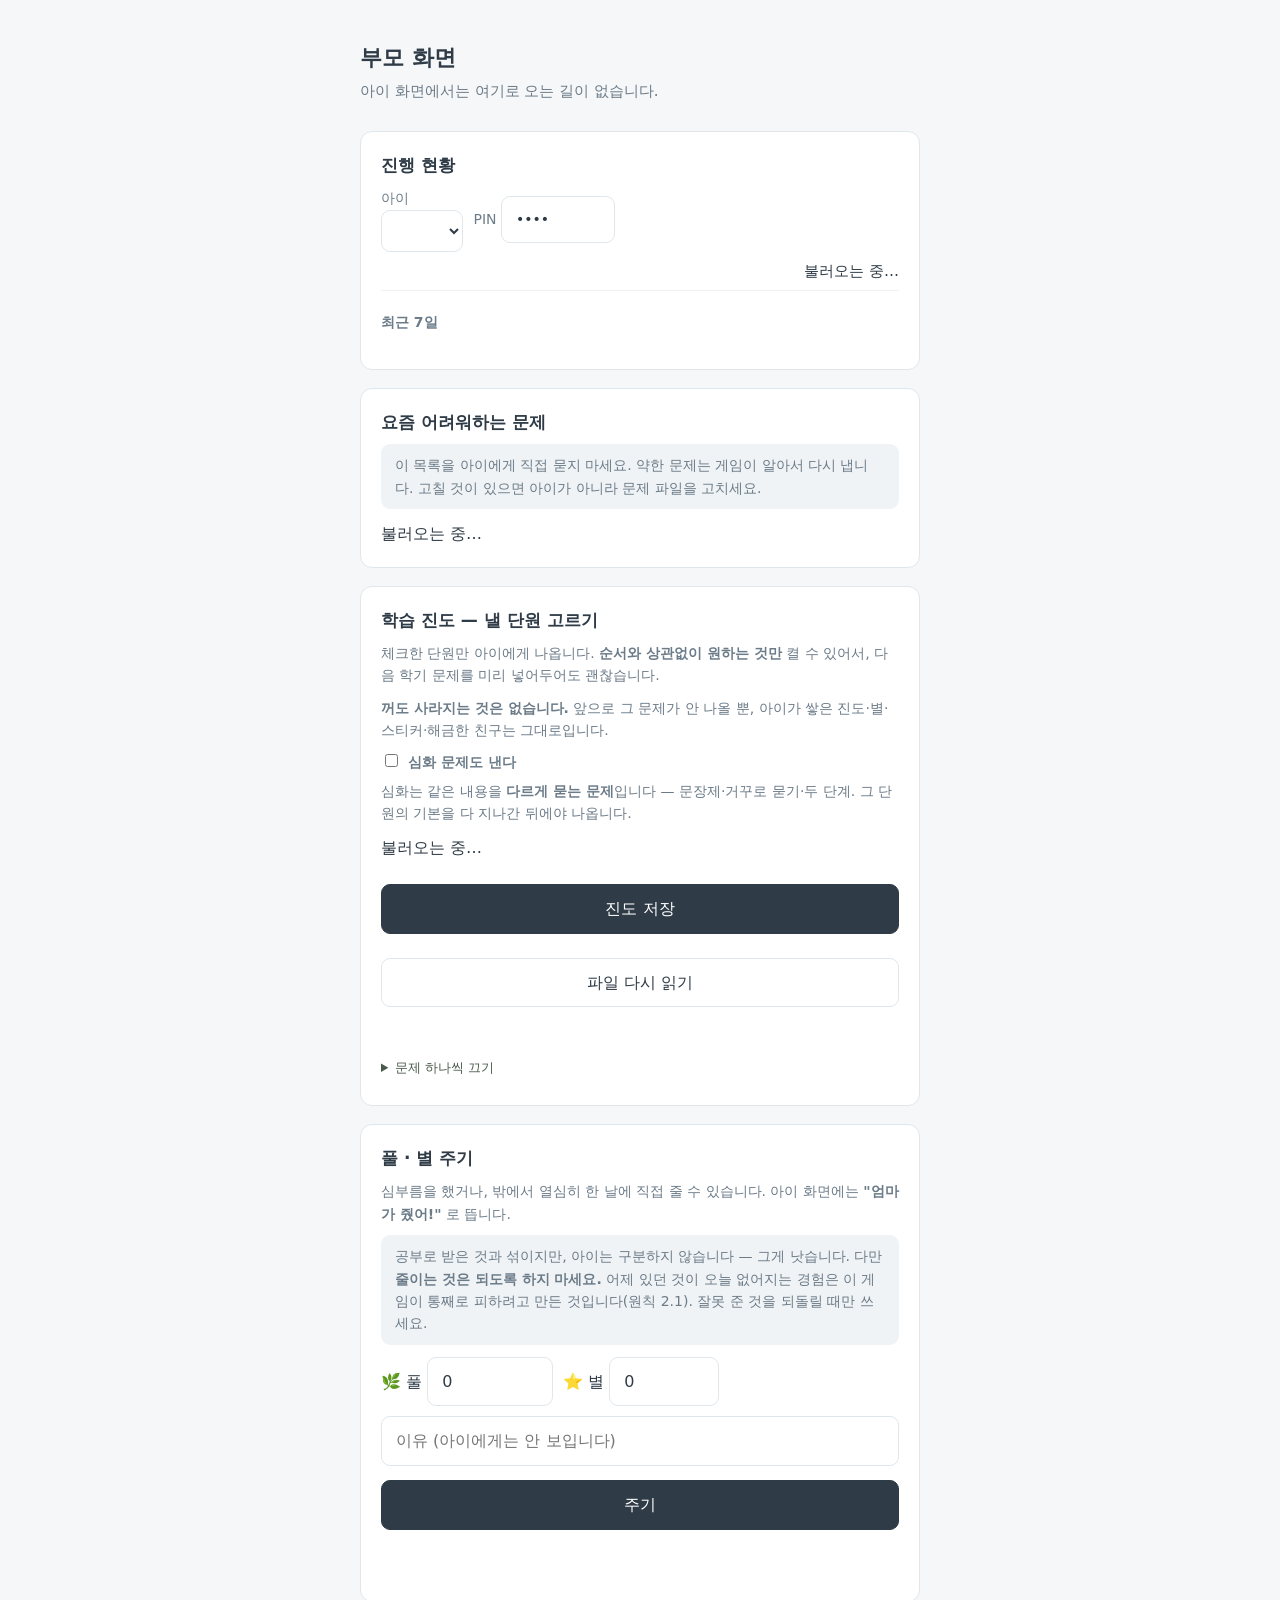
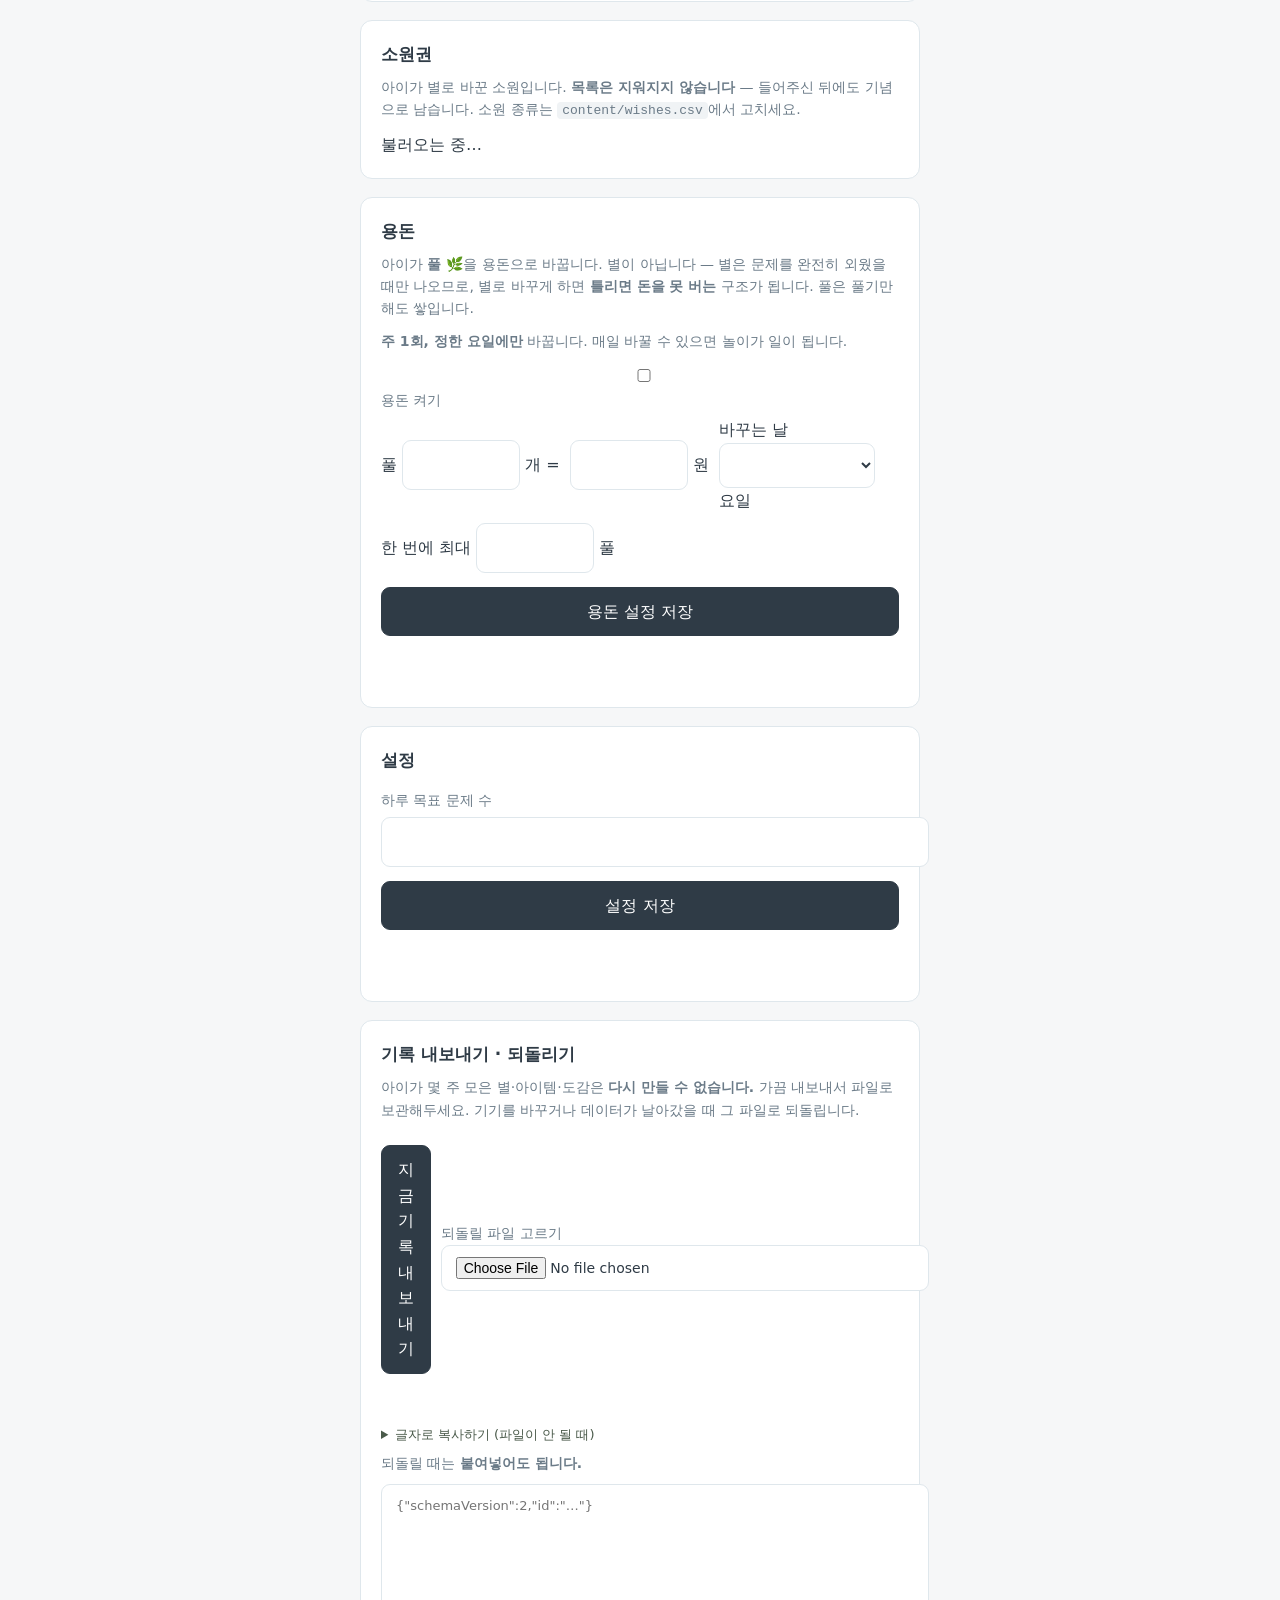
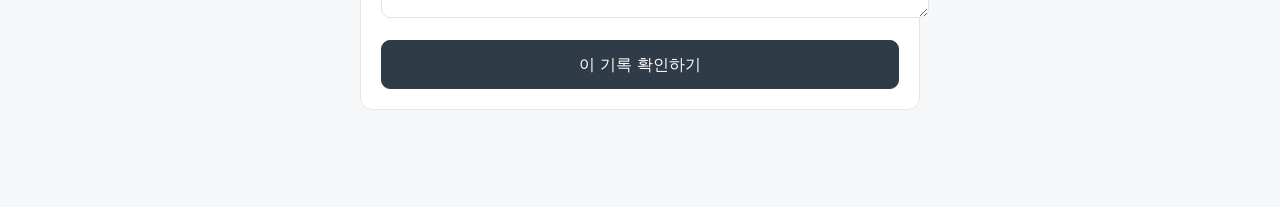
==== commit e737773d: "엄마 피드백 1차 — 문제 품질·반복·부모 화면 여덟 가지를 짚었고 셋은 실제 결함이었다.  오답: "1L는 몇 mL" 정답 1000에 보기가 996·1002·1008. 계산 없이" ====
--- a/web/parent.html
+++ b/web/parent.html
@@ -3,7 +3,7 @@
 <head>
 <meta charset="utf-8">
 <meta name="viewport" content="width=device-width, initial-scale=1">
-<title>부모 화면 — 양이랑 구구단</title>
+<title>부모 화면 — 흰양이와 공부하기</title>
 <style>
   body { margin:0; padding:40px 24px 80px; background:#f6f7f8; color:#2f3b46;
          font-family:"Malgun Gothic","Apple SD Gothic Neo",system-ui,sans-serif; line-height:1.6; }
@@ -66,6 +66,9 @@
   .cut { border-top:1px dashed #c9d3c9; margin:6px 0 4px; padding-top:4px; font-size:12px; color:#7c8c7c; }
   .row input[type=number] { width:5.5em; }
   .row button { flex:1; }
+  label.unit { display:block; margin:3px 0; font-weight:normal; }
+  label.unit .hint { font-size:12px; }
+  .gift { font-size:13px; color:#5a6a5a; border-top:1px solid #e4eae4; padding:4px 0; }
 </style>
 </head>
 <body>
@@ -74,15 +77,12 @@
   <p class="sub">아이 화면에서는 여기로 오는 길이 없습니다.</p>
 
   <section>
-    <h2>PIN</h2>
-    <p class="hint">설정을 바꿀 때 필요합니다. 처음 값은 0000입니다.</p>
-    <input id="pin" type="password" inputmode="numeric" value="0000">
-  </section>
-
-  <section>
     <h2>진행 현황</h2>
-    <label>프로필</label>
-    <select id="who"></select>
+    <div class="row">
+      <label style="margin:0">아이 <select id="who"></select></label>
+      <label style="margin:0">PIN <input id="pin" type="password" inputmode="numeric"
+        value="0000" style="width:6em"></label>
+    </div>
     <table id="stat"><tr><td>불러오는 중…</td></tr></table>
 
     <h3>최근 7일</h3>
@@ -99,22 +99,46 @@
   </section>
 
   <section>
-    <h2>학습 진도</h2>
-    <p class="hint">과목마다 <b>어디까지 열지</b>를 정합니다. 그 뒤의 단원은 아이에게 안 나옵니다 —
+    <h2>학습 진도 — 낼 단원 고르기</h2>
+    <p class="hint">체크한 단원만 아이에게 나옵니다. <b>순서와 상관없이 원하는 것만</b> 켤 수 있어서,
       다음 학기 문제를 미리 넣어두어도 괜찮습니다.</p>
-    <p class="hint"><b>진도를 내려도 사라지는 것은 없습니다.</b> 앞으로 그 문제가 안 나올 뿐,
+    <p class="hint"><b>꺼도 사라지는 것은 없습니다.</b> 앞으로 그 문제가 안 나올 뿐,
       아이가 쌓은 진도·별·스티커·해금한 친구는 그대로입니다.</p>
+    <label style="margin-top:10px"><input type="checkbox" id="deepOn" style="width:auto;margin-right:6px">
+      <b>심화 문제도 낸다</b></label>
+    <p class="hint" style="margin-top:2px">심화는 같은 내용을 <b>다르게 묻는 문제</b>입니다 —
+      문장제·거꾸로 묻기·두 단계. 그 단원의 기본을 다 지나간 뒤에야 나옵니다.</p>
     <div id="progress">불러오는 중…</div>
+    <div class="row" style="margin-top:10px">
+      <button id="saveProg">진도 저장</button>
+      <button class="soft" id="reload" style="flex:0 0 auto">파일 다시 읽기</button>
+    </div>
     <p class="msg" id="msgProg"></p>
+
+    <details>
+      <summary>문제 하나씩 끄기</summary>
+      <p class="hint">단원은 켜두되 특정 문제만 빼고 싶을 때 씁니다.
+        <b>파일에서 지우지 마세요</b> — 지우면 아이가 쌓아둔 진도까지 사라집니다.</p>
+      <div class="picks" id="packPicks"></div>
+      <div id="editor"></div>
+    </details>
   </section>
 
   <section>
-    <h2>문제 켜고 끄기</h2>
-    <p class="hint">지금 아이에게 안 나오게 하고 싶은 문제를 끄세요.
-      <b>파일에서 지우지 마세요</b> — 지우면 아이가 쌓아둔 진도까지 사라집니다.
-      끄면 진도가 남아 있어서 언제든 다시 켤 수 있고, 이미 받은 별과 스티커도 그대로입니다.</p>
-    <div class="picks" id="packPicks"></div>
-    <div id="editor"></div>
+    <h2>풀 · 별 주기</h2>
+    <p class="hint">심부름을 했거나, 밖에서 열심히 한 날에 직접 줄 수 있습니다.
+      아이 화면에는 <b>"엄마가 줬어!"</b> 로 뜹니다.</p>
+    <p class="rule">공부로 받은 것과 섞이지만, 아이는 구분하지 않습니다 — 그게 낫습니다.
+      다만 <b>줄이는 것은 되도록 하지 마세요.</b> 어제 있던 것이 오늘 없어지는 경험은
+      이 게임이 통째로 피하려고 만든 것입니다(원칙 2.1). 잘못 준 것을 되돌릴 때만 쓰세요.</p>
+    <div class="row">
+      <span>🌿 풀 <input id="giveGrass" type="number" step="10" value="0" style="width:6em"></span>
+      <span>⭐ 별 <input id="giveStar" type="number" step="1" value="0" style="width:5em"></span>
+      <input id="giveWhy" type="text" placeholder="이유 (아이에게는 안 보입니다)" style="flex:1;min-width:12em">
+    </div>
+    <button id="giveBtn">주기</button>
+    <p class="msg" id="msgGive"></p>
+    <div id="giveLog"></div>
   </section>
 
   <section>
@@ -122,14 +146,6 @@
     <p class="hint">아이가 별로 바꾼 소원입니다. <b>목록은 지워지지 않습니다</b> — 들어주신 뒤에도 기념으로 남습니다.
       소원 종류는 <code>content/wishes.csv</code>에서 고치세요.</p>
     <div id="wishes">불러오는 중…</div>
-  </section>
-
-  <section>
-    <h2>문제 팩</h2>
-    <p class="hint"><code>content\problems</code> 폴더의 CSV·MD 파일입니다. 저장하면 바로 반영되고,
-      아이패드에서 새로고침만 하면 됩니다. 아래 목록이 안 보이면 PIN을 확인하세요.</p>
-    <div id="packs">불러오는 중…</div>
-    <button id="reload">다시 읽기</button>
   </section>
 
   <section>
@@ -179,31 +195,22 @@
     <div id="impPreview"></div>
   </section>
 
-  <section>
-    <h2>v1 기록 가져오기</h2>
-    <p class="hint">예전 게임의 <b>설정 → 기록 백업</b>에 있던 글자를 그대로 붙여넣으세요.
-      모은 풀과 아이템, 양 이름, 외운 구구단이 위에서 고른 프로필로 옮겨집니다.
-      <b>지금 진행 중인 기록은 덮어씁니다.</b></p>
-    <textarea id="v1" placeholder='{"name":"뭉치","grass":240, ...}'></textarea>
-    <button id="migrate">이 기록 가져오기</button>
-    <p class="msg" id="msgMig"></p>
-  </section>
 </main>
 
 <script type="module">
-import { buildIndexAll, openPacks, isRewardable, readLog, weakness } from '/engine.js';
+import { buildIndexAll, openPacks, readLog, weakness } from '/engine.js';
+import * as store from '/store.js';
 
 const $ = id => document.getElementById(id);
-const api = (url, opt) => fetch(url, opt).then(r => r.json());
 const esc = s => String(s).replace(/[<>&"]/g, c => ({ '<':'&lt;','>':'&gt;','&':'&amp;','"':'&quot;' }[c]));
 
-const MIN_POOL = 8;   // engine.js와 같은 값. 이보다 적으면 같은 문제가 반복된다
+const MIN_POOL = 12;  // engine.js와 같은 값. 이보다 적으면 같은 문제가 반복된다
 const MIN_SEEN = 3;   // 이만큼 안 나온 문제는 '약하다'고 부르지 않는다
 const WEEKDAY = ['일','월','화','수','목','금','토'];
 
 let ALL = {};                              // 제외 없이 지은 전체 문제 색인
 let PROFILE = null;
-let WISHDATA = null;   // /api/parent/packs가 같이 실어 보낸다
+let WISHDATA = null;   // 팩 목록을 받을 때 같이 실려 온다
 let OFF = { problems: [], packs: [] };
 let picked = null, dirty = false;
 
@@ -214,12 +221,12 @@
 
 /* ============ 첫 로드 ============ */
 
-const boot = await api('/api/bootstrap');
+const boot = await store.bootstrap();
 $('goal').value = boot.settings.defaultGoal;
 $('who').innerHTML = boot.profiles.map(p => `<option value="${esc(p.id)}">${esc(p.displayName)}</option>`).join('')
   || '<option value="">아직 없습니다</option>';
 
-const loaded = await Promise.all((boot.packs || []).map(p => api(`/api/pack/${encodeURIComponent(p.id)}`)));
+const loaded = (await Promise.all((boot.packs || []).map(p => store.loadPack(p.id)))).filter(Boolean);
 const PACKS = loaded;   // subject·unit·order가 실려 있다
 ALL = buildIndexAll(loaded);   // 부모는 아직 안 연 단원도 봐야 진도를 정할 수 있다
 
@@ -231,7 +238,7 @@
 async function showStat() {
   const id = $('who').value;
   if (!id) return;
-  PROFILE = await api(`/api/profile/${encodeURIComponent(id)}`);
+  PROFILE = await store.loadProfile(id);
   OFF = { problems: [...(PROFILE.disabled?.problems || [])],
           packs: [...(PROFILE.disabled?.packs || [])] };
   if (WISHDATA) showWishes(WISHDATA);   // 아이를 바꾸면 소원권 목록도 따라간다
@@ -252,6 +259,7 @@
     ['함께한 날', `${p.totals.daysPlayed}일`],
   ].map(([k, v]) => `<tr><td>${k}</td><td>${esc(v)}</td></tr>`).join('');
 
+  showGiftLog();
   showWeek();
   showStock();
   showWeak();
@@ -351,104 +359,122 @@
         <td class="do">${esc(todo(r.e))}</td></tr>`).join('') + '</table>';
 }
 
-/* ============ 학습 진도 ============ */
-
-function unitsBySubject() {
+/* ============ 학습 진도 — 낼 단원 고르기 ============ */
+
+/* 예전에는 과목마다 "여기까지" 한 줄로 끊었습니다. 부모가 원한 것은
+   **원하는 단원만 켜는 것**이었습니다 — 2학기를 먼저 열거나, 어려운 한 단원만 빼거나.
+   끊는 방식으로는 둘 다 안 됩니다. 그래서 단원마다 체크박스가 됐습니다(2026-08-24).
+
+   이 화면이 예전의 '문제 팩' 칸도 겸합니다. 문제 수·심화 수·읽다가 건너뛴 줄이 여기 다 나옵니다. */
+
+const GUGUDAN_ROW = { id: 'gugudan', subject: '수학', unit: '0', order: -1, name: '0 구구단' };
+
+function unitRows() {
   const out = {};
   for (const p of PACKS) {
-    if (!p.subject || !p.unit) continue;   // 폴더 밖이거나 번호가 없으면 진도 관리 대상이 아니다
+    if (!p.subject || !p.unit) continue;   // 폴더 밖이거나 번호가 없으면 늘 나온다
     (out[p.subject] ||= []).push(p);
   }
+  // 내장 구구단은 파일이 없지만 부모가 끌 수 있어야 한다
+  if (Object.keys(ALL).some(k => ALL[k].packId === 'gugudan'))
+    (out[GUGUDAN_ROW.subject] ||= []).unshift(GUGUDAN_ROW);
   for (const list of Object.values(out)) list.sort((a, b) => a.order - b.order);
   return out;
 }
 
 function packStat(packId) {
-  const keys = Object.entries(ALL).filter(([, e]) => e.packId === packId && e.rewardable);
-  return { total: keys.length, done: keys.filter(([k]) => PROFILE?.facts?.[k]?.m === 4).length };
+  const rows = Object.entries(ALL).filter(([, e]) => e.packId === packId && e.rewardable);
+  return {
+    total: rows.length,
+    deep: rows.filter(([, e]) => e.deep).length,
+    done: rows.filter(([k]) => PROFILE?.facts?.[k]?.m === 4).length,
+  };
 }
 
 const shortName = p => p.name.startsWith(p.unit) ? p.name.slice(p.unit.length).trim() || p.name : p.name;
 
 function showProgress() {
-  const subs = unitsBySubject();
+  const subs = unitRows();
   if (!Object.keys(subs).length) {
     $('progress').innerHTML =
-      '<p class="hint">아직 과목 폴더가 없습니다. <code>content/problems/수학/1-1 구구단.csv</code> 처럼 ' +
-      '폴더를 만들면 여기서 단원별로 진도를 정할 수 있습니다. ' +
-      '지금 파일을 옮기지 않아도 게임은 그대로 돕니다.</p>';
+      '<p class="hint">아직 과목 폴더가 없습니다. <code>content/problems/수학/1-3 나눗셈.csv</code> 처럼 ' +
+      '폴더를 만들면 여기서 단원마다 켜고 끌 수 있습니다.</p>';
     return;
   }
   if (!PROFILE) return;
 
   // 열림 판정은 engine.js와 같은 함수를 쓴다. 규칙을 두 곳에 두면 반드시 어긋난다.
   const open = openPacks(PACKS, PROFILE.progress);
+  $('deepOn').checked = PROFILE.progress?.deep !== false;
 
   $('progress').innerHTML = Object.entries(subs).map(([subject, list]) => {
-    const lastOpen = [...list].reverse().find(p => open.has(p.id)) || list[0];
-    let cut = false;
+    const on = list.filter(p => open.has(p.id)).length;
     const rows = list.map(p => {
-      const on = open.has(p.id), s = packStat(p.id);
-      const line = `<div class="${on ? '' : 'shut'}">${on ? '✓' : '·'} <b>${esc(p.unit)}</b> ` +
-        `${esc(shortName(p))} — 문제 ${s.total}개` +
-        (on && s.total ? ` · 완전히 외운 것 ${s.done}` : '') + '</div>';
-      if (!on && !cut) { cut = true; return '<div class="cut">여기부터는 아직 안 열렸습니다</div>' + line; }
-      return line;
+      const s = packStat(p.id);
+      const warns = (WARN.get(p.id) || []).map(w => `<div class="warn">· ${esc(w)}</div>`).join('');
+      return `<label class="unit"><input type="checkbox" data-unit="${esc(p.id)}"
+          ${open.has(p.id) ? 'checked' : ''} style="width:auto;margin-right:7px">
+        <b>${esc(p.unit)}</b> ${esc(shortName(p))}
+        <span class="hint">— 기본 ${s.total - s.deep}` +
+        (s.deep ? ` · 심화 ${s.deep}` : '') +
+        (s.done ? ` · <b>외운 것 ${s.done}</b>` : '') + '</span></label>' + warns;
     }).join('');
 
-    const next = list[list.indexOf(lastOpen) + 1];
-    const st = packStat(lastOpen.id);
-    const suggest = next && st.total && st.done === st.total
-      ? `<p class="msg">${esc(shortName(lastOpen))}을(를) 다 외웠어요. ` +
-        `<button data-open="${esc(subject)}" data-unit="${esc(next.unit)}">${esc(next.name)} 열기</button></p>`
-      : '';
-
     return `<div class="pack">
-      <div class="row"><b>${esc(subject)}</b><span>여기까지 열기</span>
-        <select data-sel="${esc(subject)}">${list.map(p =>
-          `<option value="${esc(p.unit)}"${p.id === lastOpen.id ? ' selected' : ''}>${esc(p.name)}</option>`).join('')}</select>
-        <button data-save="${esc(subject)}">저장</button></div>
-      ${rows}${suggest}
-      <p class="warn" data-warn="${esc(subject)}" style="display:none"></p>
-    </div>`;
+      <div class="row"><b>${esc(subject)}</b>
+        <span class="hint">${on}/${list.length} 단원 켜짐</span>
+        <button class="soft" data-all="${esc(subject)}" style="flex:0 0 auto">전부 켜기</button>
+        <button class="soft" data-none="${esc(subject)}" style="flex:0 0 auto">전부 끄기</button></div>
+      ${rows}</div>`;
   }).join('');
 
-  $('progress').querySelectorAll('[data-sel]').forEach(sel => sel.onchange = () => {
-    const subject = sel.dataset.sel, list = subs[subject];
-    const now = [...list].reverse().find(p => open.has(p.id)) || list[0];
-    const to = list.find(p => p.unit === sel.value);
-    const warn = $('progress').querySelector(`[data-warn="${CSS.escape(subject)}"]`);
-    if (to && to.order < now.order) {
-      warn.textContent = `${shortName(to)}까지로 내리면 그 뒤 단원이 앞으로 안 나옵니다. ` +
-        '아이가 쌓은 진도·별·스티커는 그대로 남습니다.';
-      warn.style.display = '';
-    } else warn.style.display = 'none';
+  const boxes = () => [...$('progress').querySelectorAll('[data-unit]')];
+  const mark = () => { dirtyProg = true; $('msgProg').textContent = '저장을 눌러야 반영됩니다.'; };
+  boxes().forEach(b => b.onchange = mark);
+  $('progress').querySelectorAll('[data-all]').forEach(b => b.onclick = () => {
+    subs[b.dataset.all].forEach(p => {
+      const box = $('progress').querySelector(`[data-unit="${CSS.escape(p.id)}"]`);
+      if (box) box.checked = true;
+    });
+    mark();
   });
-
-  $('progress').querySelectorAll('[data-save]').forEach(b => b.onclick = () => {
-    const subject = b.dataset.save;
-    saveProgress(subject, $('progress').querySelector(`[data-sel="${CSS.escape(subject)}"]`).value);
+  $('progress').querySelectorAll('[data-none]').forEach(b => b.onclick = () => {
+    subs[b.dataset.none].forEach(p => {
+      const box = $('progress').querySelector(`[data-unit="${CSS.escape(p.id)}"]`);
+      if (box) box.checked = false;
+    });
+    mark();
   });
-  $('progress').querySelectorAll('[data-open]').forEach(b =>
-    b.onclick = () => saveProgress(b.dataset.open, b.dataset.unit));
-}
-
-async function saveProgress(subject, unit) {
+}
+
+let dirtyProg = false;
+$('deepOn').onchange = () => { dirtyProg = true; $('msgProg').textContent = '저장을 눌러야 반영됩니다.'; };
+
+$('saveProg').onclick = async () => {
+  const units = [...$('progress').querySelectorAll('[data-unit]')]
+    .filter(b => b.checked).map(b => b.dataset.unit);
+
+  if (!units.length && !confirm('단원을 하나도 안 켜면 아이 화면에 낼 문제가 없습니다. 그래도 저장할까요?')) return;
+
   $('msgProg').textContent = '저장 중…';
   try {
-    // 아이가 지금 놀고 있을 수 있다. 방금 상태를 다시 받아 progress만 얹는다 (구현-현황 2.11).
-    const fresh = await api(`/api/profile/${encodeURIComponent(PROFILE.id)}`);
-    fresh.progress = { ...(fresh.progress || {}), [subject]: unit };
-    await fetch(`/api/profile/${encodeURIComponent(PROFILE.id)}`,
-                { method: 'PUT', body: JSON.stringify(fresh) });
+    // 아이가 지금 놀고 있을 수 있다. 방금 상태를 다시 받아 진도만 얹는다 (구현-현황 2.11).
+    const fresh = await store.loadProfile(PROFILE.id);
+    fresh.progress = { units, deep: $('deepOn').checked };
+    // 팩 단위 끄기는 이 화면으로 합쳐졌다. 예전에 꺼둔 것이 남아 겹치면 부모가 이유를 알 수 없다.
+    if (fresh.disabled?.packs?.length) fresh.disabled.packs = [];
+    await store.saveProfile(fresh);
     PROFILE = fresh;
-    $('msgProg').textContent = `${subject} — ${unit}까지 열었습니다. 아이패드에서 새로고침하면 반영됩니다.`;
+    OFF.packs = [];
+    dirtyProg = false;
+    $('msgProg').textContent = `${units.length}개 단원을 켰습니다. 아이패드에서 새로고침하면 반영됩니다.`;
     showProgress();
     showStock();
+    showPicks();
   } catch {
     $('msgProg').textContent = '저장하지 못했습니다. 다시 눌러주세요.';
   }
-}
+};
 
 /* ============ 문제 켜고 끄기 ============ */
 
@@ -545,10 +571,9 @@
 
     try {
       // 아이가 지금 놀고 있을 수 있다. 방금 상태를 다시 받아 disabled만 얹는다.
-      const fresh = await api(`/api/profile/${encodeURIComponent(PROFILE.id)}`);
+      const fresh = await store.loadProfile(PROFILE.id);
       fresh.disabled = { problems, packs };
-      await fetch(`/api/profile/${encodeURIComponent(PROFILE.id)}`,
-                  { method: 'PUT', body: JSON.stringify(fresh) });
+      await store.saveProfile(fresh);
       OFF = { problems, packs };
       PROFILE = fresh;
       dirty = false;
@@ -564,46 +589,76 @@
   paint();
 }
 
-addEventListener('beforeunload', e => { if (dirty) { e.preventDefault(); e.returnValue = ''; } });
+addEventListener('beforeunload', e => { if (dirty || dirtyProg) { e.preventDefault(); e.returnValue = ''; } });
 
 $('who').onchange = showStat;
 await showStat();
 
-/* ============ 문제 팩 목록 ============ */
+/* ============ 문제 파일 읽기 ============ */
+
+/* 파일에서 읽다가 건너뛴 줄이 있으면 진도 목록에 빨간 글씨로 붙는다.
+   예전에는 '문제 팩'이라는 칸이 따로 있었는데, 부모가 두 곳을 오가야 해서 합쳤다. */
+let WARN = new Map();
 
 async function showPacks() {
-  const res = await api('/api/parent/packs', { headers: { 'X-Parent-Pin': $('pin').value } });
-  if (res.error) return $('packs').textContent = res.error;
-  if (!res.packs.length) return $('packs').textContent = '아직 파일이 없습니다. 내장 구구단만 나옵니다.';
-
-  /* 과목(폴더)으로 묶어 보여준다. 폴더 밖의 파일은 맨 아래 '과목 없음'으로 모은다. */
-  const subjects = [];
-  for (const p of res.packs) {
-    const key = p.subject || '';
-    let g = subjects.find(s => s.key === key);
-    if (!g) subjects.push(g = { key, list: [] });
-    g.list.push(p);
-  }
-  subjects.sort((a, b) => (a.key ? 0 : 1) - (b.key ? 0 : 1));
-
-  $('packs').innerHTML = subjects.map(g => `
-    <div class="pack">
-      <b>${g.key ? esc(g.key) : '과목 없음'}</b>
-      ${g.key ? '' : '<span class="hint"> — 폴더 밖에 있어 진도 관리 대상이 아닙니다. 항상 나옵니다.</span>'}
-      ${g.list.map(p => `<div>${p.unit ? `<b>${esc(p.unit)}</b> ` : ''}${esc(p.name)}` +
-        ` — 문제 ${p.count}개` +
-        p.warnings.map(w => `<div class="warn">· ${esc(w)}</div>`).join('') + '</div>').join('')}
-    </div>`).join('') +
-    (subjects.some(g => g.key) ? '' :
-      '<p class="hint">폴더를 만들면 <b>폴더 이름이 과목</b>이 됩니다. ' +
-      '<code>content/problems/수학/1-1 구구단.csv</code> 처럼 두면 단원별로 진도를 정할 수 있습니다. ' +
-      '지금 파일을 옮기지 않아도 게임은 그대로 돕니다.</p>');
-
+  const res = await store.parentPacks($('pin').value);
+  if (res.error) { $('msgProg').textContent = res.error; return; }
+  WARN = new Map(res.packs.map(p => [p.id, p.warnings]));
   WISHDATA = res.wishes;
   showWishes(WISHDATA);
+  showProgress();
 }
 showPacks();
 $('reload').onclick = showPacks;
+
+/* ============ 풀 · 별 주기 ============ */
+
+/* 심부름·집안일처럼 게임 밖의 일에도 보상을 줄 수 있게 합니다(부모 요청, 2026-08-24).
+   **주는 것이 기본이고 빼는 것은 예외**입니다. 어제 있던 것이 오늘 없어지는 경험은
+   이 게임이 통째로 피하려고 만든 것이라(원칙 2.1), 뺄 때는 한 번 더 묻습니다.
+
+   기록은 프로필에 남습니다. 아이 화면에는 금액이 아니라 "엄마가 줬어!"만 뜹니다. */
+
+function showGiftLog() {
+  const list = (PROFILE?.gifts || []).slice(-6).reverse();
+  $('giveLog').innerHTML = list.length
+    ? list.map(g => `<div class="gift">${esc(g.at)} · ` +
+        [g.grass ? `🌿 ${g.grass > 0 ? '+' : ''}${g.grass}` : '',
+         g.star ? `⭐ ${g.star > 0 ? '+' : ''}${g.star}` : ''].filter(Boolean).join(' · ') +
+        (g.why ? ` — ${esc(g.why)}` : '') + '</div>').join('')
+    : '<p class="hint">아직 준 적이 없습니다.</p>';
+}
+
+$('giveBtn').onclick = async () => {
+  const grass = Math.trunc(Number($('giveGrass').value) || 0);
+  const star = Math.trunc(Number($('giveStar').value) || 0);
+  if (!grass && !star) return $('msgGive').textContent = '줄 풀이나 별을 적어주세요.';
+  if (!PROFILE) return $('msgGive').textContent = '먼저 아이를 고르세요.';
+  if ((grass < 0 || star < 0) &&
+      !confirm('빼는 것은 아이에게 "어제 있던 게 없어졌다"가 됩니다. 잘못 준 것을 되돌리는 경우에만 쓰세요.\n\n계속할까요?'))
+    return;
+
+  $('msgGive').textContent = '주는 중…';
+  try {
+    const fresh = await store.loadProfile(PROFILE.id);
+    // 아이가 지금 놀고 있을 수 있다 — 방금 상태 위에 얹는다
+    fresh.wallet.grass = Math.max(0, (fresh.wallet.grass || 0) + grass);
+    fresh.wallet.star = Math.max(0, (fresh.wallet.star || 0) + star);
+    (fresh.gifts ||= []).push({
+      at: new Date().toLocaleDateString('sv-SE'),
+      grass, star, why: $('giveWhy').value.trim().slice(0, 40), seen: false,
+    });
+    await store.saveProfile(fresh);
+    PROFILE = fresh;
+    $('msgGive').textContent =
+      `줬습니다. 지금 풀 ${fresh.wallet.grass} · 별 ${fresh.wallet.star}. 아이패드에서 새로고침하면 보입니다.`;
+    $('giveGrass').value = 0; $('giveStar').value = 0; $('giveWhy').value = '';
+    showGiftLog();
+    showStat();
+  } catch {
+    $('msgGive').textContent = '주지 못했습니다. 다시 눌러주세요.';
+  }
+};
 
 /* ============ 소원권 ============ */
 
@@ -637,7 +692,7 @@
 let ALLOW = null;
 
 async function showAllowance() {
-  const boot = await api('/api/bootstrap');
+  const boot = await store.bootstrap();
   ALLOW = boot.settings?.allowance || { on: false, per: 100, won: 200, day: 6, max: 500 };
   $('allowOn').checked = !!ALLOW.on;
   $('allowPer').value = ALLOW.per;
@@ -665,10 +720,7 @@
     day: Number($('allowDay').value),
     max: Math.max(100, Number($('allowMax').value) || 500),
   };
-  const res = await api('/api/parent/settings', {
-    method: 'PUT', headers: { 'X-Parent-Pin': $('pin').value },
-    body: JSON.stringify({ allowance })
-  });
+  const res = await store.saveSettings($('pin').value, { allowance });
   $('msgAllow').textContent = res.saved
     ? `저장했습니다. ${DAYNAMES[allowance.day]}요일마다 최대 ${(allowance.max / allowance.per * allowance.won).toLocaleString()}원.`
     : res.error;
@@ -676,10 +728,7 @@
 showAllowance();
 
 $('saveSet').onclick = async () => {
-  const res = await api('/api/parent/settings', {
-    method: 'PUT', headers: { 'X-Parent-Pin': $('pin').value },
-    body: JSON.stringify({ defaultGoal: Number($('goal').value) })
-  });
+  const res = await store.saveSettings($('pin').value, { defaultGoal: Number($('goal').value) });
   $('msgSet').textContent = res.saved ? '저장했습니다.' : res.error;
 };
 
@@ -726,7 +775,7 @@
 $('expBtn').onclick = async () => {
   if (!PROFILE) return $('msgExp').textContent = '먼저 위에서 아이를 골라주세요.';
   // 방금 상태를 다시 받는다. 아이가 지금 놀고 있을 수 있다.
-  const fresh = await api(`/api/profile/${encodeURIComponent(PROFILE.id)}`);
+  const fresh = await store.loadProfile(PROFILE.id);
   const text = JSON.stringify(fresh, null, 2);
   $('expText').value = text;
   download(`양이랑구구단-${fresh.id}-${stamp()}.json`, text);
@@ -767,8 +816,7 @@
     $('impGo').disabled = true;
     try {
       const fixed = { ...data, id: PROFILE.id };   // 파일 이름과 id가 어긋나면 안 된다
-      await fetch(`/api/profile/${encodeURIComponent(PROFILE.id)}`,
-                  { method: 'PUT', body: JSON.stringify(fixed) });
+      await store.saveProfile(fixed);
       $('impPreview').innerHTML = '<p class="msg">되돌렸습니다. 아이패드에서 새로고침하면 반영됩니다.</p>';
       await showStat();
     } catch {
@@ -778,39 +826,6 @@
   };
 }
 
-/* v1(단일 HTML + localStorage) → v2 프로필 변환 */
-function fromV1(old, p) {
-  p.wallet.grass = old.grass || 0;
-  p.inventory.items = old.owned || [];
-  p.characters.equipped.sheep = { hat: old.hat || null, neck: old.scarf || null, prop: null };
-  if (old.name) p.characters.names.sheep = String(old.name).slice(0, 8);
-  p.totals.daysPlayed = old.totalDays || 0;
-  for (const [k, m] of Object.entries(old.facts || {})) {
-    p.facts[`gugudan:${k}`] = {
-      m, seen: 0, right: 0, lastSeenDay: null, log: [],
-      masteredAt: m === 4 && isRewardable(`gugudan:${k}`) ? p.createdAt : null, bestMs: null
-    };
-  }
-  p.totals.mastered = Object.values(p.facts).filter(f => f.masteredAt).length;
-  return p;
-}
-
-$('migrate').onclick = async () => {
-  const id = $('who').value;
-  if (!id) return $('msgMig').textContent = '먼저 아이 화면에서 프로필을 만들어 주세요.';
-
-  let old;
-  try { old = JSON.parse($('v1').value.trim()); }
-  catch { return $('msgMig').textContent = '붙여넣은 내용이 올바르지 않습니다.'; }
-  if (typeof old.grass !== 'number' || !old.facts)
-    return $('msgMig').textContent = '예전 게임의 백업 글자가 아닌 것 같습니다.';
-  if (!confirm(`${id}의 지금 기록을 덮어씁니다. 계속할까요?`)) return;
-
-  const p = await api(`/api/profile/${encodeURIComponent(id)}`);
-  await api(`/api/profile/${encodeURIComponent(id)}`, { method: 'PUT', body: JSON.stringify(fromV1(old, p)) });
-  $('msgMig').textContent = `가져왔습니다. 풀 ${old.grass}, 아이템 ${(old.owned || []).length}개. 아이패드에서 새로고침하세요.`;
-  showStat();
-};
 </script>
 </body>
 </html>
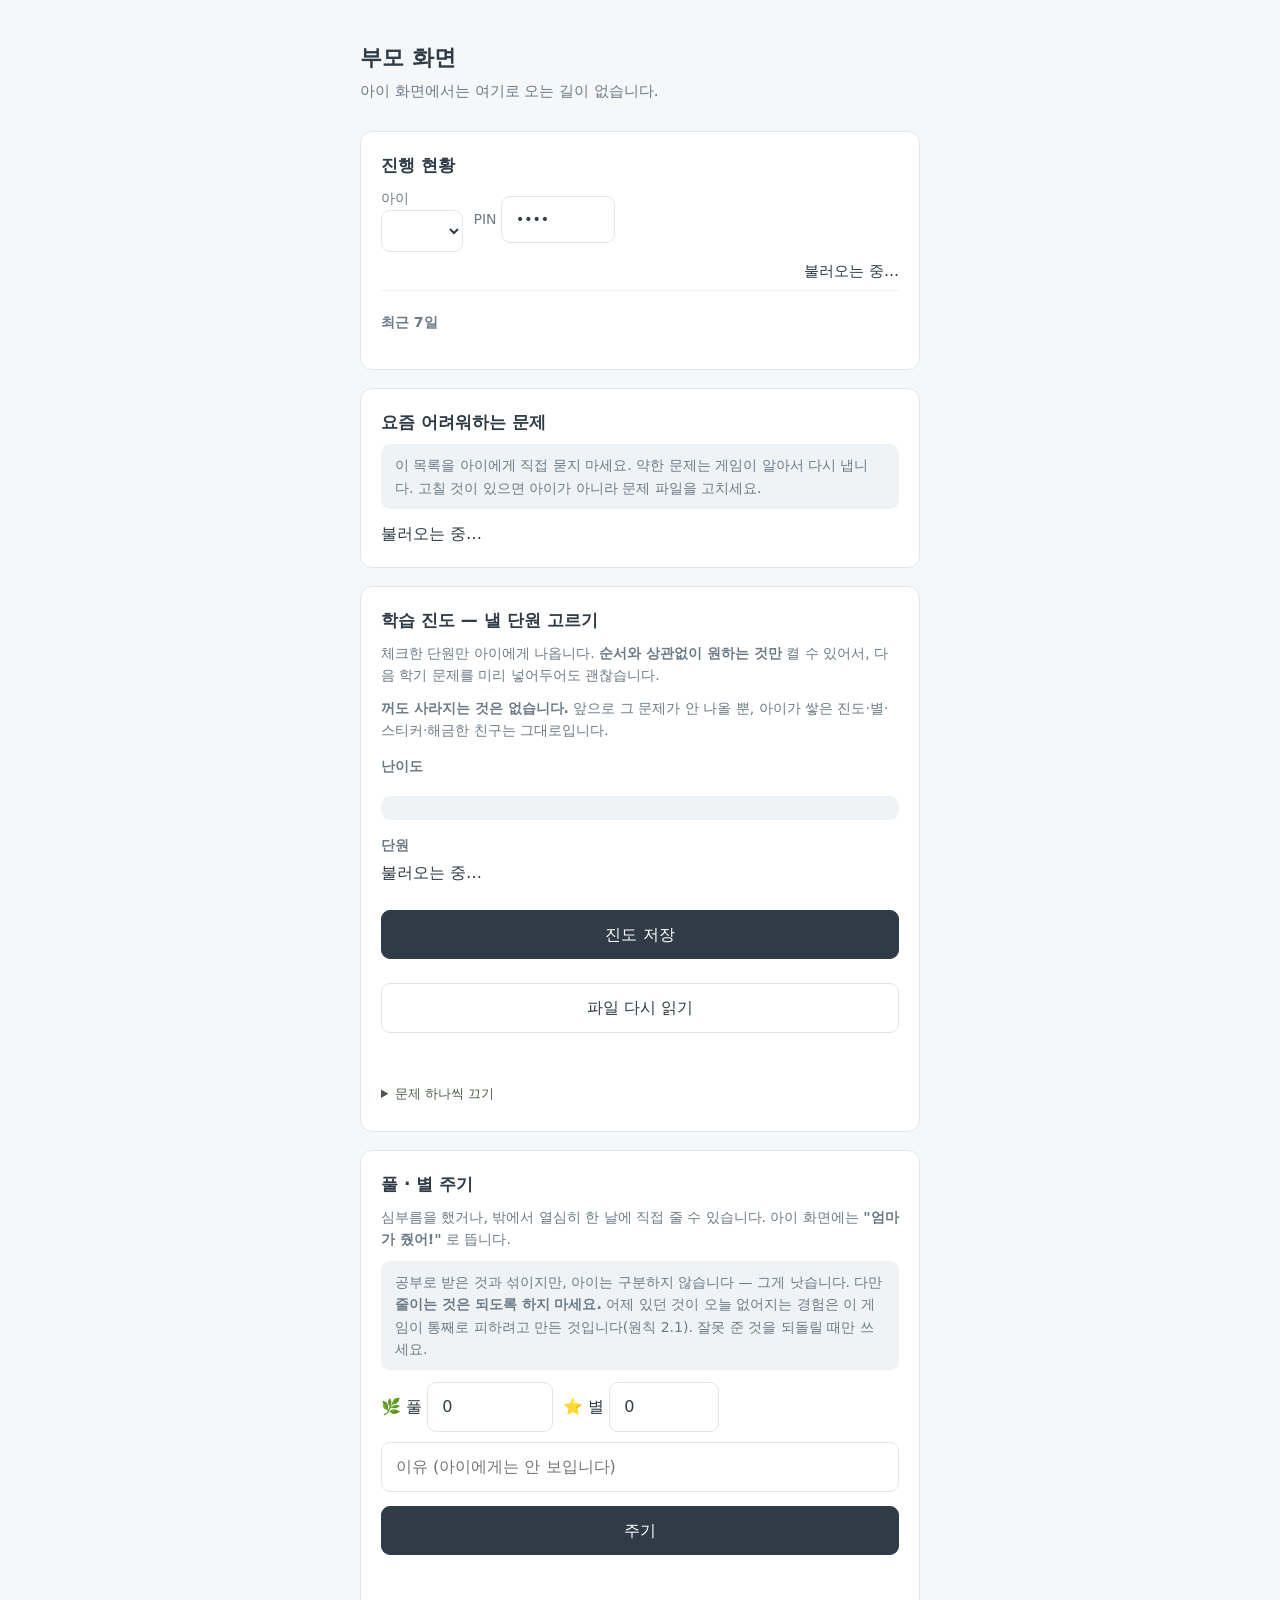
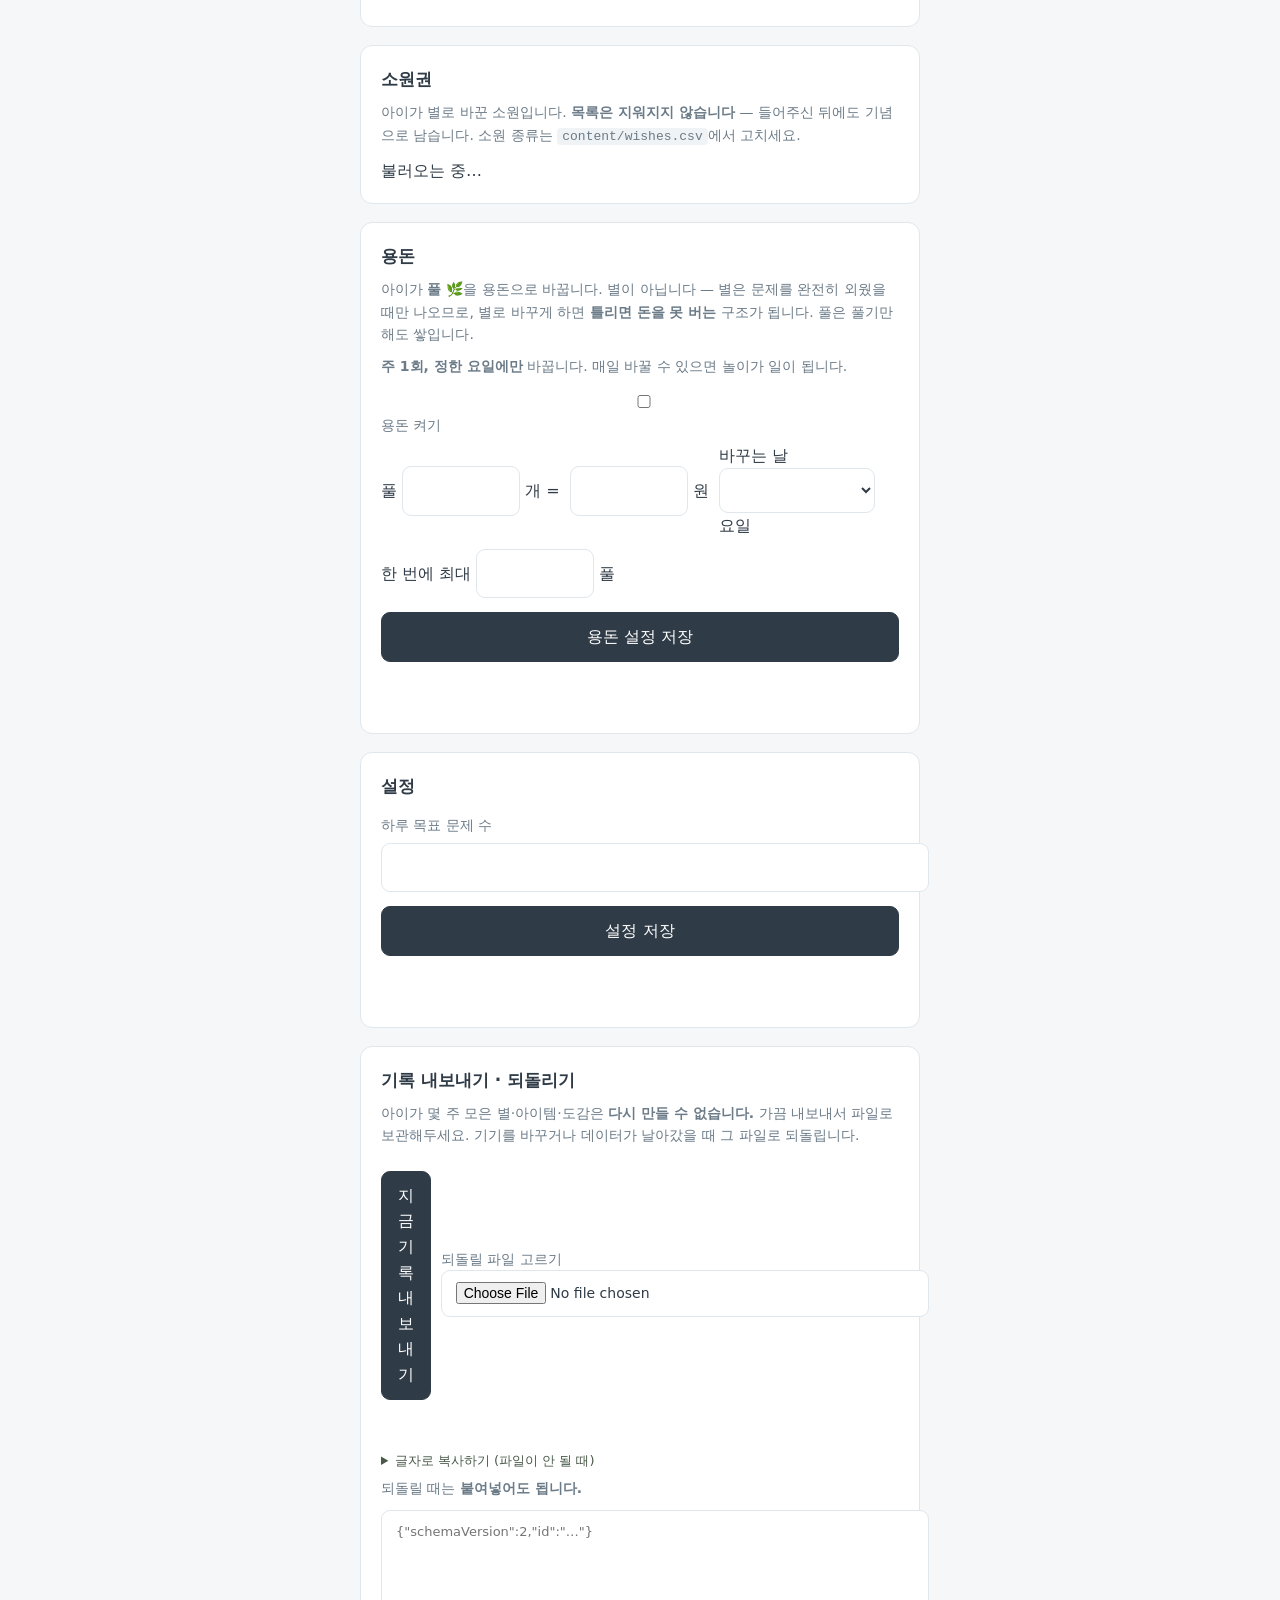
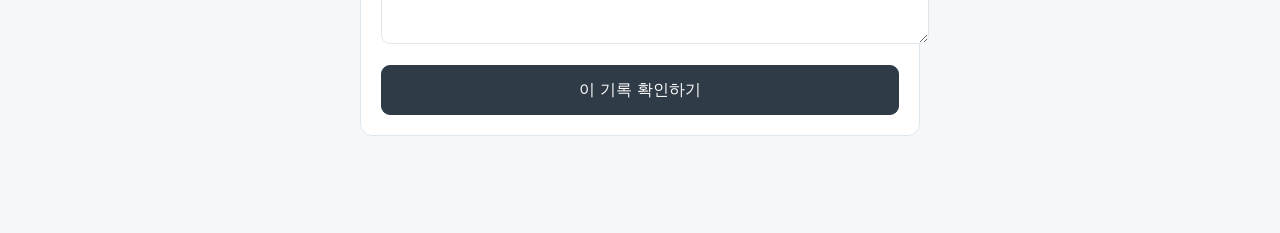
==== commit c8895388: "난이도 세 가지와 유형 다양화 "초반이 쉽다 · 유형이 단조롭다"는 신고. 원인이 셋이었고 셋 다 잴 수 있었다.  1. 섞어 모드인데 심화가 0% 나왔다. 28장에서 심화를 출제" ====
--- a/web/parent.html
+++ b/web/parent.html
@@ -104,10 +104,12 @@
       다음 학기 문제를 미리 넣어두어도 괜찮습니다.</p>
     <p class="hint"><b>꺼도 사라지는 것은 없습니다.</b> 앞으로 그 문제가 안 나올 뿐,
       아이가 쌓은 진도·별·스티커·해금한 친구는 그대로입니다.</p>
-    <label style="margin-top:10px"><input type="checkbox" id="deepOn" style="width:auto;margin-right:6px">
-      <b>심화 문제도 낸다</b></label>
-    <p class="hint" style="margin-top:2px">심화는 같은 내용을 <b>다르게 묻는 문제</b>입니다 —
-      문장제·거꾸로 묻기·두 단계. 그 단원의 기본을 다 지나간 뒤에야 나옵니다.</p>
+    <h3 style="margin:14px 0 4px">난이도</h3>
+    <div class="picks" id="levels"></div>
+    <p class="hint" id="levelWhy" style="margin-top:4px"></p>
+    <div id="pool" class="note"></div>
+
+    <h3 style="margin:14px 0 4px">단원</h3>
     <div id="progress">불러오는 중…</div>
     <div class="row" style="margin-top:10px">
       <button id="saveProg">진도 저장</button>
@@ -198,7 +200,7 @@
 </main>
 
 <script type="module">
-import { buildIndexAll, openPacks, readLog, weakness } from '/engine.js';
+import { LEVELS, buildIndexAll, levelOf, openPacks, readLog, weakness } from '/engine.js';
 import * as store from '/store.js';
 
 const $ = id => document.getElementById(id);
@@ -206,9 +208,17 @@
 
 const MIN_POOL = 12;  // engine.js와 같은 값. 이보다 적으면 같은 문제가 반복된다
 const MIN_SEEN = 3;   // 이만큼 안 나온 문제는 '약하다'고 부르지 않는다
-const WEEKDAY = ['일','월','화','수','목','금','토'];
-
+
+/* ⚠️ 이 화면의 상태는 **전부 여기 한 곳에** 둡니다.
+   아래쪽 구역에서 `let`으로 선언하고 위쪽 함수가 그걸 읽으면, 모듈 최상위가
+   ReferenceError로 멈추고 **화면 전체가 "불러오는 중…"에서 얼어붙습니다.**
+   ES 모듈이라 에러가 화면에도 안 뜹니다. 실제로 그렇게 한 번 죽었습니다(구현-현황 29장). */
 let ALL = {};                              // 제외 없이 지은 전체 문제 색인
+let WARN = new Map();                      // 팩마다 파일에서 읽다가 건너뛴 줄
+let ALLOW = null;                          // 용돈 설정
+let level = '섞어';                        // 난이도 (기본 · 섞어 · 심화)
+let dirtyProg = false;                     // 진도에 저장 안 한 변경이 있나
+const DAYNAMES = ['일', '월', '화', '수', '목', '금', '토'];
 let PROFILE = null;
 let WISHDATA = null;   // 팩 목록을 받을 때 같이 실려 온다
 let OFF = { problems: [], packs: [] };
@@ -233,17 +243,67 @@
 const packNames = new Map();
 for (const e of Object.values(ALL)) if (!packNames.has(e.packId)) packNames.set(e.packId, e.packName);
 
+/* 난이도 세 가지 — 기획서 12.0. 이름과 순서는 engine.js의 LEVELS가 정한다. */
+const LEVEL_WHY = {
+  '기본': '계산과 사실만 냅니다. 구구단도 같이 나옵니다.',
+  '섞어': '기본을 주로 내되 심화도 섞습니다. 대략 다섯에 하나가 심화입니다.',
+  '심화': '심화만 냅니다. <b>기본 문제와 구구단은 안 나옵니다</b> — 낼 수 있는 문제가 확 줄어드니 아래 숫자를 보세요.',
+};
+
+function showLevels() {
+  $('levels').innerHTML = LEVELS.map(v =>
+    `<button class="soft${v === level ? ' on' : ''}" data-level="${v}">${v}만 나오기</button>`
+      .replace('섞어만 나오기', '섞어서 나오기')).join('');
+  $('levelWhy').innerHTML = LEVEL_WHY[level];
+  $('levels').querySelectorAll('[data-level]').forEach(b => b.onclick = () => {
+    level = b.dataset.level;
+    dirtyProg = true;
+    $('msgProg').textContent = '저장을 눌러야 반영됩니다.';
+    showLevels();
+    showPool();
+  });
+}
+
+/* 지금 고른 것으로 실제 몇 문제가 나오는지. 너무 적으면 같은 문제가 돌고 돕니다. */
+function showPool() {
+  const on = new Set([...$('progress').querySelectorAll('[data-unit]')]
+    .filter(b => b.checked).map(b => b.dataset.unit));
+  const list = Object.values(ALL).filter(e =>
+    on.has(e.packId) &&
+    (level === '섞어' || (level === '기본' ? !e.deep : e.deep)) &&
+    !(level === '심화' && e.packId === 'gugudan'));
+
+  const deep = list.filter(e => e.deep).length;
+  const el = $('pool');
+  if (!list.length) {
+    el.className = 'note bad';
+    el.innerHTML = '<b>낼 문제가 하나도 없습니다.</b> 단원을 켜거나 난이도를 바꿔주세요.';
+  } else if (list.length < 30) {
+    el.className = 'note bad';
+    el.innerHTML = `낼 수 있는 문제 <b>${list.length}개</b>` + (deep ? ` (심화 ${deep})` : '') +
+      ' — 너무 적어서 <b>같은 문제가 자주 돌아옵니다.</b> 단원을 더 켜주세요.';
+  } else {
+    el.className = 'note';
+    el.innerHTML = `낼 수 있는 문제 <b>${list.length}개</b>` + (deep ? ` (그중 심화 ${deep})` : '');
+  }
+}
+
 /* ============ 현황 ============ */
 
 async function showStat() {
   const id = $('who').value;
-  if (!id) return;
+  if (!id) return noProfile('아직 아이가 없습니다. 아이 화면에서 먼저 이름을 지어주세요.');
+
   PROFILE = await store.loadProfile(id);
+  // 정적 배포에서는 프로필이 브라우저 안에 있습니다. 목록에는 있는데 알맹이가 없을 수 있습니다.
+  if (!PROFILE) return noProfile(`${esc(id)}의 기록을 찾지 못했습니다. ` +
+    '이 브라우저에서 논 적이 없거나 기록이 지워졌습니다. 아래 <b>되돌리기</b>로 살릴 수 있습니다.');
+
   OFF = { problems: [...(PROFILE.disabled?.problems || [])],
           packs: [...(PROFILE.disabled?.packs || [])] };
   if (WISHDATA) showWishes(WISHDATA);   // 아이를 바꾸면 소원권 목록도 따라간다
   showProgress();
-  if (typeof showAllowLog === 'function') showAllowLog();
+  showAllowLog();
   dirty = false;
 
   const p = PROFILE;
@@ -268,6 +328,17 @@
   else $('editor').innerHTML = '<p class="hint">위에서 팩을 고르세요.</p>';
 }
 
+/* 보여줄 아이가 없을 때. "불러오는 중…"을 남겨두면 부모는 영영 기다립니다. */
+function noProfile(msg) {
+  PROFILE = null;
+  $('stat').innerHTML = `<tr><td>${msg}</td></tr>`;
+  $('progress').innerHTML = `<p class="hint">${msg}</p>`;
+  $('weak').innerHTML = '<p class="hint">—</p>';
+  $('giveLog').innerHTML = '';
+  $('pool').innerHTML = '';
+  $('editor').innerHTML = '';
+}
+
 /* 연속 일수는 세지 않는다. 부모가 그 숫자를 보면 끊긴 날에 말이 나오고,
    그것이 원칙 2.1이 막으려던 실패 경험이 된다. 누적만 센다. */
 function showWeek() {
@@ -283,7 +354,7 @@
     const row = by.get(key);
     if (row) { sum.days++; sum.solved += row.solved || 0; sum.right += row.right || 0; sum.star += row.star || 0; }
     cells.push(`<div class="day${row ? '' : ' off'}" title="${key}">
-      <span>${WEEKDAY[d.getDay()]}</span><b>${row ? row.solved : '–'}</b></div>`);
+      <span>${DAYNAMES[d.getDay()]}</span><b>${row ? row.solved : '–'}</b></div>`);
   }
   $('week').innerHTML = cells.join('');
   $('weekSum').textContent =
@@ -405,7 +476,8 @@
 
   // 열림 판정은 engine.js와 같은 함수를 쓴다. 규칙을 두 곳에 두면 반드시 어긋난다.
   const open = openPacks(PACKS, PROFILE.progress);
-  $('deepOn').checked = PROFILE.progress?.deep !== false;
+  level = levelOf(PROFILE.progress);
+  showLevels();
 
   $('progress').innerHTML = Object.entries(subs).map(([subject, list]) => {
     const on = list.filter(p => open.has(p.id)).length;
@@ -430,25 +502,23 @@
 
   const boxes = () => [...$('progress').querySelectorAll('[data-unit]')];
   const mark = () => { dirtyProg = true; $('msgProg').textContent = '저장을 눌러야 반영됩니다.'; };
-  boxes().forEach(b => b.onchange = mark);
+  boxes().forEach(b => b.onchange = () => { mark(); showPool(); });
   $('progress').querySelectorAll('[data-all]').forEach(b => b.onclick = () => {
     subs[b.dataset.all].forEach(p => {
       const box = $('progress').querySelector(`[data-unit="${CSS.escape(p.id)}"]`);
       if (box) box.checked = true;
     });
-    mark();
+    mark(); showPool();
   });
   $('progress').querySelectorAll('[data-none]').forEach(b => b.onclick = () => {
     subs[b.dataset.none].forEach(p => {
       const box = $('progress').querySelector(`[data-unit="${CSS.escape(p.id)}"]`);
       if (box) box.checked = false;
     });
-    mark();
+    mark(); showPool();
   });
-}
-
-let dirtyProg = false;
-$('deepOn').onchange = () => { dirtyProg = true; $('msgProg').textContent = '저장을 눌러야 반영됩니다.'; };
+  showPool();
+}
 
 $('saveProg').onclick = async () => {
   const units = [...$('progress').querySelectorAll('[data-unit]')]
@@ -460,14 +530,14 @@
   try {
     // 아이가 지금 놀고 있을 수 있다. 방금 상태를 다시 받아 진도만 얹는다 (구현-현황 2.11).
     const fresh = await store.loadProfile(PROFILE.id);
-    fresh.progress = { units, deep: $('deepOn').checked };
+    fresh.progress = { units, level };
     // 팩 단위 끄기는 이 화면으로 합쳐졌다. 예전에 꺼둔 것이 남아 겹치면 부모가 이유를 알 수 없다.
     if (fresh.disabled?.packs?.length) fresh.disabled.packs = [];
     await store.saveProfile(fresh);
     PROFILE = fresh;
     OFF.packs = [];
     dirtyProg = false;
-    $('msgProg').textContent = `${units.length}개 단원을 켰습니다. 아이패드에서 새로고침하면 반영됩니다.`;
+    $('msgProg').textContent = `${units.length}개 단원 · ${level}. 아이패드에서 새로고침하면 반영됩니다.`;
     showProgress();
     showStock();
     showPicks();
@@ -591,25 +661,38 @@
 
 addEventListener('beforeunload', e => { if (dirty || dirtyProg) { e.preventDefault(); e.returnValue = ''; } });
 
-$('who').onchange = showStat;
-await showStat();
+$('who').onchange = () => showStat().catch(boom);
+
+/* 한 군데가 넘어져도 나머지는 그려져야 합니다. 이 화면이 통째로 죽으면
+   부모는 "불러오는 중…"만 보고 무엇이 잘못됐는지 알 길이 없습니다. */
+function boom(e) {
+  console.error(e);
+  for (const id of ['stat', 'progress', 'weak', 'wishes'])
+    if ($(id).innerHTML.includes('불러오는 중')) $(id).innerHTML =
+      '<p class="warn">이 칸을 그리지 못했습니다. 새로고침해보시고, 그래도 안 되면 ' +
+      '브라우저 메뉴의 개발자 도구 → 콘솔에 찍힌 붉은 글씨를 알려주세요.</p>';
+}
+
+await showStat().catch(boom);
 
 /* ============ 문제 파일 읽기 ============ */
 
 /* 파일에서 읽다가 건너뛴 줄이 있으면 진도 목록에 빨간 글씨로 붙는다.
    예전에는 '문제 팩'이라는 칸이 따로 있었는데, 부모가 두 곳을 오가야 해서 합쳤다. */
-let WARN = new Map();
-
 async function showPacks() {
-  const res = await store.parentPacks($('pin').value);
-  if (res.error) { $('msgProg').textContent = res.error; return; }
+  const res = await store.parentPacks($('pin').value).catch(e => ({ error: String(e.message || e) }));
+  if (res.error) {
+    $('msgProg').textContent = res.error;
+    $('wishes').innerHTML = `<p class="hint">${esc(res.error)}</p>`;
+    return;
+  }
   WARN = new Map(res.packs.map(p => [p.id, p.warnings]));
   WISHDATA = res.wishes;
   showWishes(WISHDATA);
   showProgress();
 }
-showPacks();
-$('reload').onclick = showPacks;
+showPacks().catch(boom);
+$('reload').onclick = () => showPacks().catch(boom);
 
 /* ============ 풀 · 별 주기 ============ */
 
@@ -686,10 +769,7 @@
 
 /* ============ 용돈 ============ */
 
-const DAYNAMES = ['일', '월', '화', '수', '목', '금', '토'];
 $('allowDay').innerHTML = DAYNAMES.map((d, i) => `<option value="${i}">${d}</option>`).join('');
-
-let ALLOW = null;
 
 async function showAllowance() {
   const boot = await store.bootstrap();
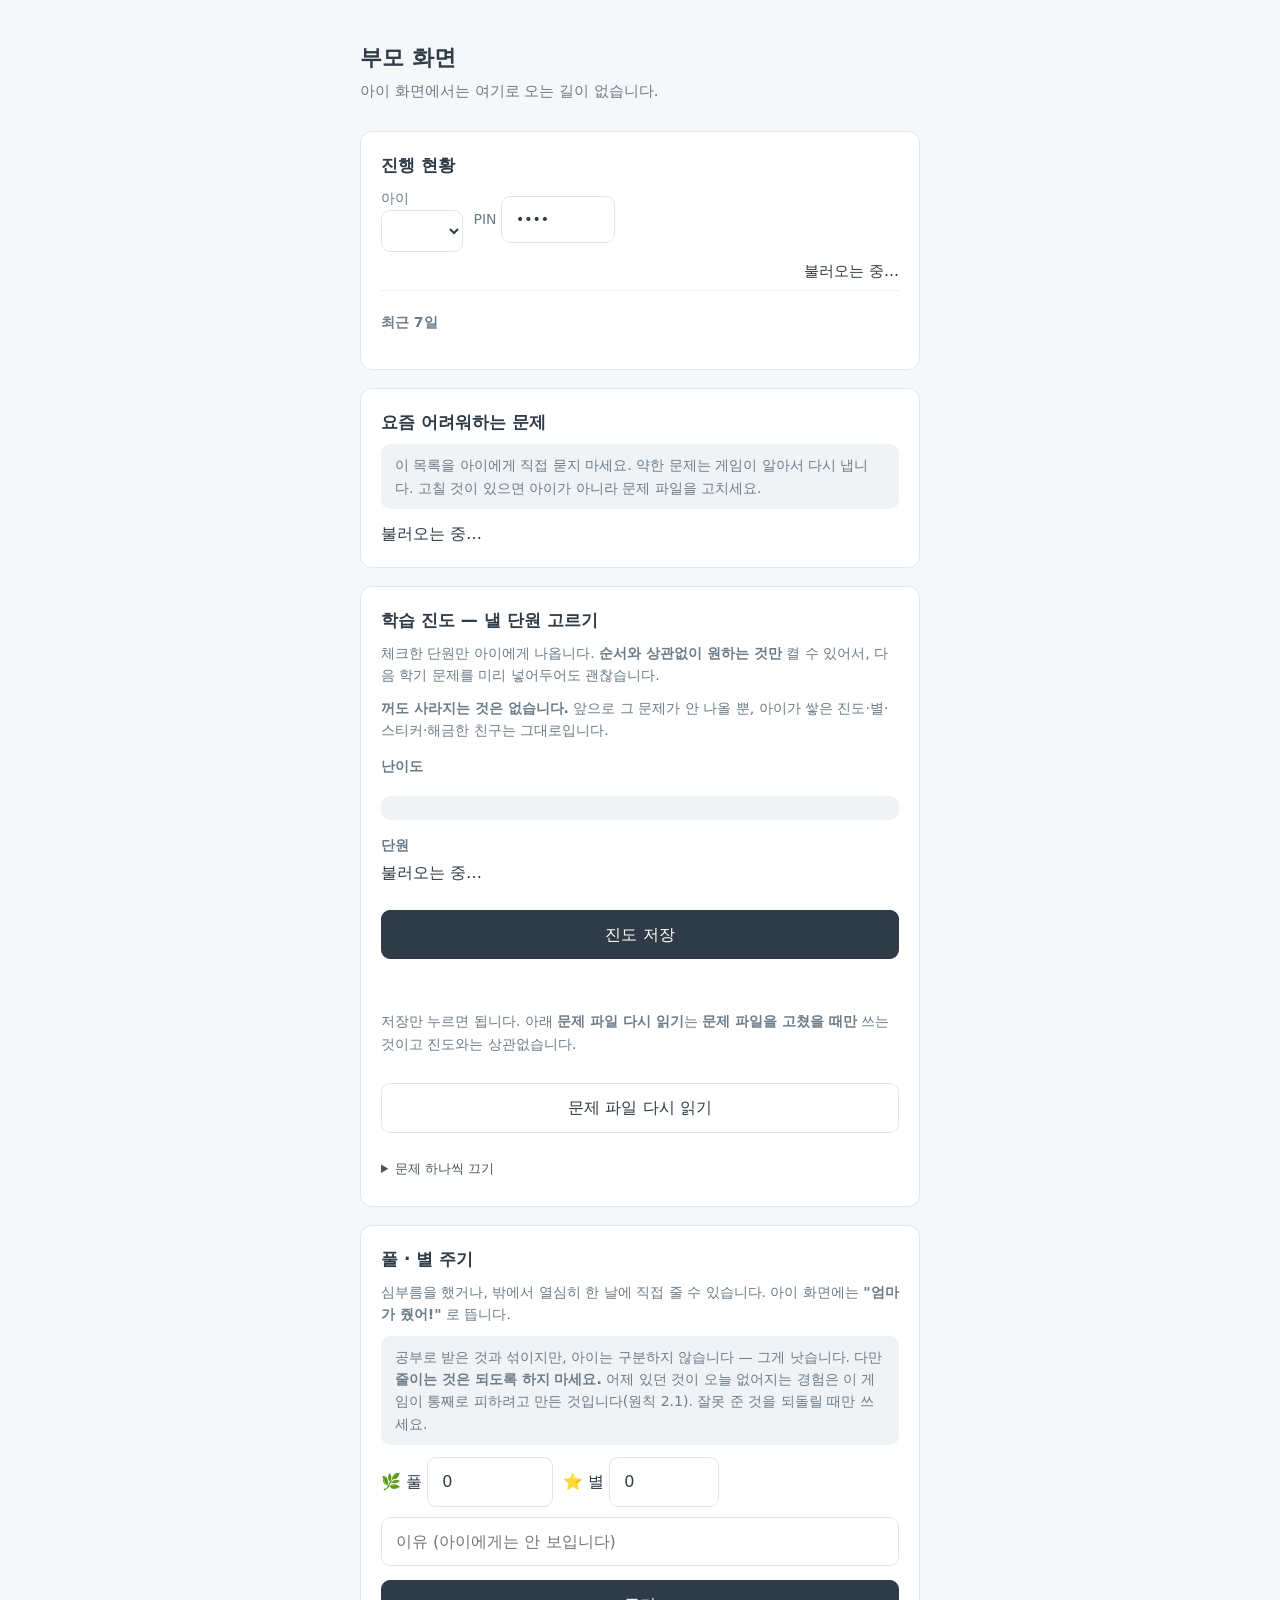
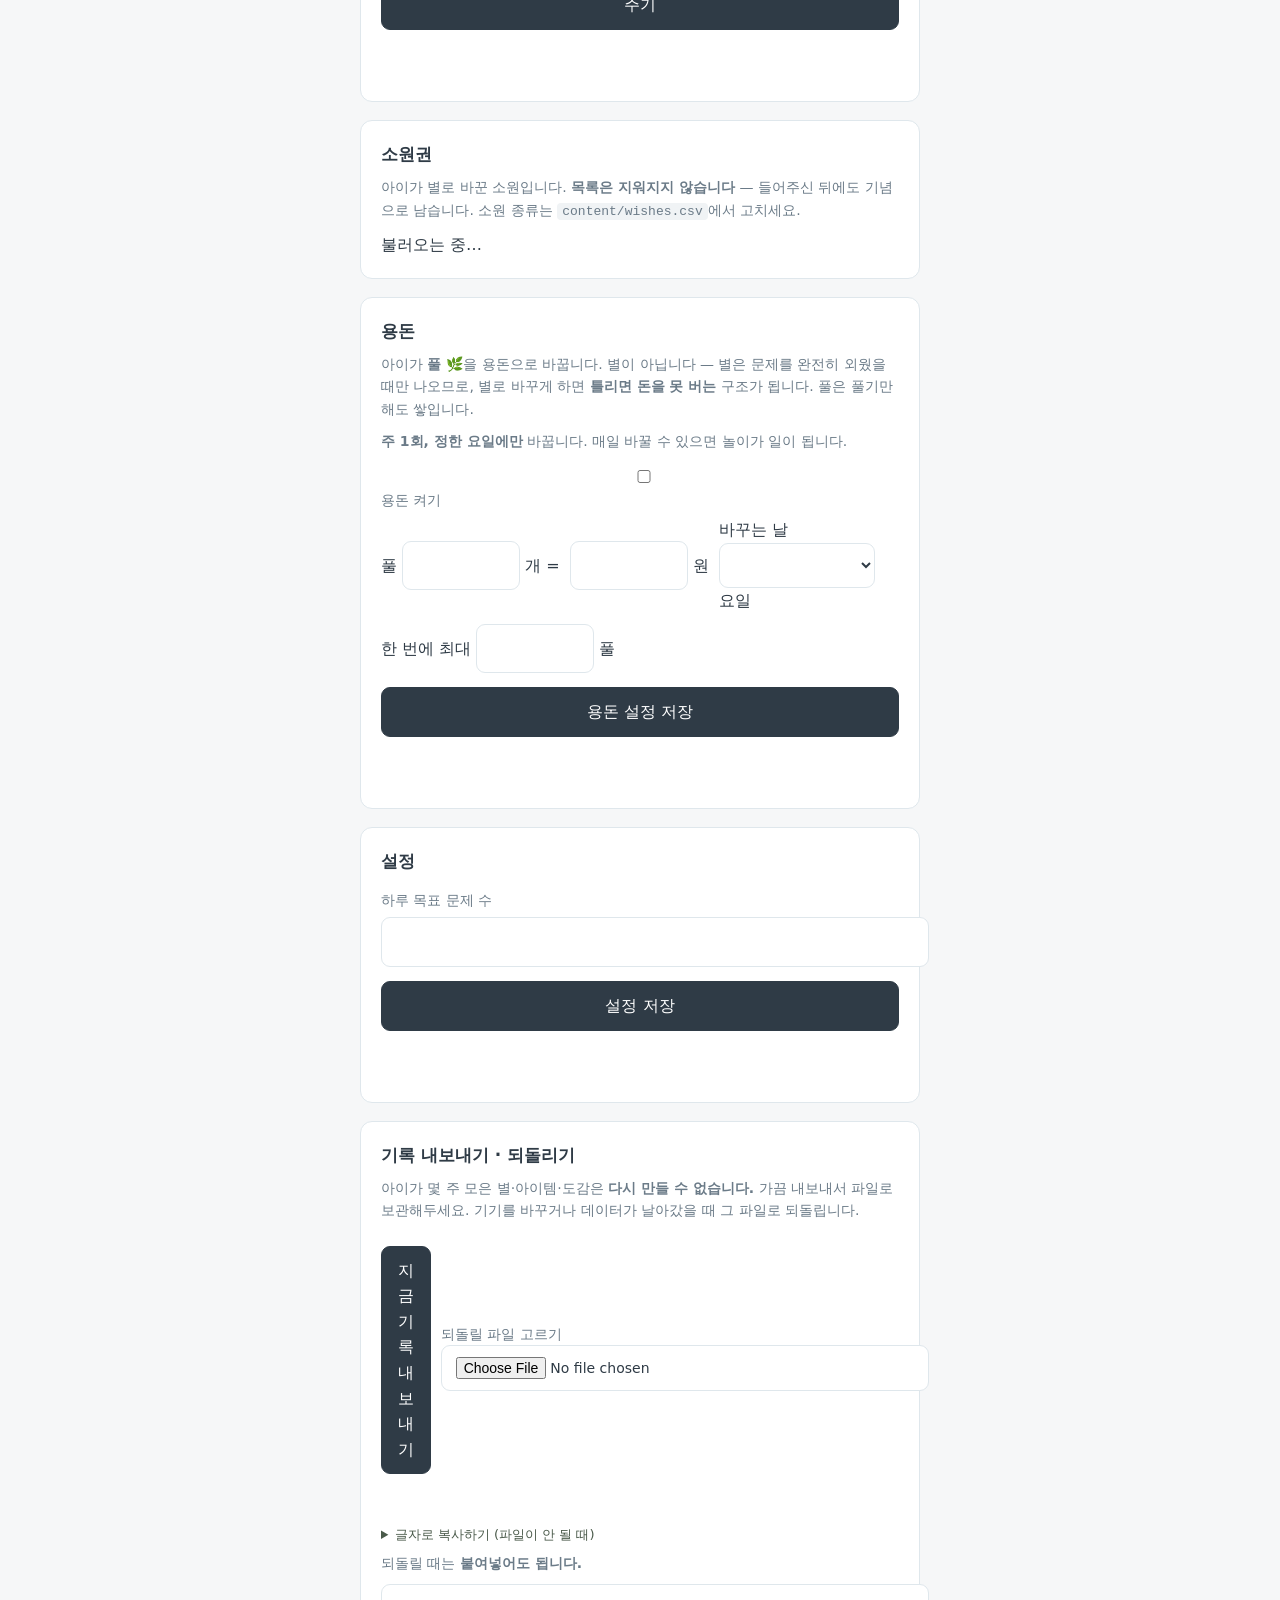
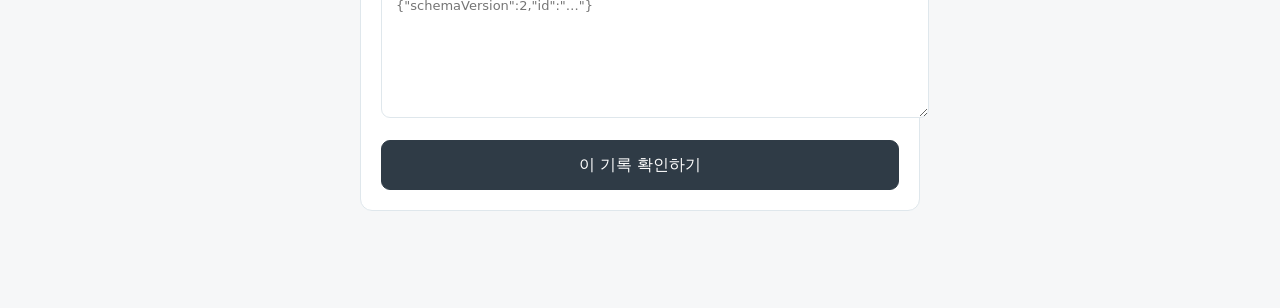
==== commit 2c1d1a4f: "부모가 저장한 것을 아이 화면이 덮어쓰고 있었다 "저장해도 아이 화면에 반영이 안 된다"는 신고. 절차 문제가 아니라 반영됐다가 몇 초 뒤에 지워지고 있었다.  app.js는 프로" ====
--- a/web/parent.html
+++ b/web/parent.html
@@ -75,6 +75,7 @@
 <main>
   <h1>부모 화면</h1>
   <p class="sub">아이 화면에서는 여기로 오는 길이 없습니다.</p>
+  <div id="where" class="note" style="display:none"></div>
 
   <section>
     <h2>진행 현황</h2>
@@ -113,9 +114,15 @@
     <div id="progress">불러오는 중…</div>
     <div class="row" style="margin-top:10px">
       <button id="saveProg">진도 저장</button>
-      <button class="soft" id="reload" style="flex:0 0 auto">파일 다시 읽기</button>
     </div>
     <p class="msg" id="msgProg"></p>
+    <p class="hint">저장만 누르면 됩니다. 아래 <b>문제 파일 다시 읽기</b>는
+      <b>문제 파일을 고쳤을 때만</b> 쓰는 것이고 진도와는 상관없습니다.</p>
+
+    <div class="row" style="margin-top:14px">
+      <button class="soft" id="reload" style="flex:0 0 auto">문제 파일 다시 읽기</button>
+      <span class="hint" id="reloadWhy"></span>
+    </div>
 
     <details>
       <summary>문제 하나씩 끄기</summary>
@@ -219,6 +226,12 @@
 let level = '섞어';                        // 난이도 (기본 · 섞어 · 심화)
 let dirtyProg = false;                     // 진도에 저장 안 한 변경이 있나
 const DAYNAMES = ['일', '월', '화', '수', '목', '금', '토'];
+
+/* 아이 화면이 언제 반영되는지. 같은 브라우저면 바로 되고(아이 화면이 저장소 변화를 듣는다),
+   다른 기기면 아이가 새로고침해야 한다. 정적 배포에서는 늘 같은 브라우저다. */
+const REFRESH_NOTE = store.STATIC
+  ? '아이 화면이 열려 있으면 바로 바뀝니다.'
+  : '아이 화면에서 새로고침하면 반영됩니다.';
 let PROFILE = null;
 let WISHDATA = null;   // 팩 목록을 받을 때 같이 실려 온다
 let OFF = { problems: [], packs: [] };
@@ -230,6 +243,16 @@
 const hasHint = e => !!(e.mul || e.hint);   // 구구단 힌트는 항상 자동 생성된다
 
 /* ============ 첫 로드 ============ */
+
+/* 기록이 어디 있는지 먼저 알려준다. 정적 배포에서 부모가 가장 많이 헷갈리는 지점이다 —
+   "같은 와이파이면 폰에서도 보이겠지"가 안 통한다. 기준은 와이파이가 아니라 **브라우저**다. */
+if (store.STATIC) {
+  $('where').style.display = '';
+  $('where').innerHTML =
+    '아이 기록은 <b>지금 이 브라우저 안</b>에만 있습니다. 와이파이와 상관없이 ' +
+    '<b>다른 기기·다른 브라우저에서는 안 보입니다.</b> ' +
+    '기기 여러 대에서 같이 보려면 집 PC의 <code>시작하기.bat</code>으로 여세요.';
+}
 
 const boot = await store.bootstrap();
 $('goal').value = boot.settings.defaultGoal;
@@ -292,11 +315,17 @@
 
 async function showStat() {
   const id = $('who').value;
-  if (!id) return noProfile('아직 아이가 없습니다. 아이 화면에서 먼저 이름을 지어주세요.');
+  if (!id) return noProfile(store.STATIC
+    ? '<b>이 브라우저에는 아이 기록이 없습니다.</b><br>' +
+      '인터넷으로 받은 이 게임은 기록을 <b>기기가 아니라 브라우저 안에</b> 남깁니다. ' +
+      '같은 와이파이여도 다른 기기·다른 브라우저에서는 안 보입니다.<br>' +
+      '<b>아이가 게임을 하는 그 기기의 그 브라우저</b>에서 이 주소를 열어주세요. ' +
+      '기기 여러 대에서 같이 보려면 집 PC에서 <code>시작하기.bat</code>으로 여는 방식을 쓰세요.'
+    : '아직 아이가 없습니다. 아이 화면에서 먼저 이름을 지어주세요.');
 
   PROFILE = await store.loadProfile(id);
   // 정적 배포에서는 프로필이 브라우저 안에 있습니다. 목록에는 있는데 알맹이가 없을 수 있습니다.
-  if (!PROFILE) return noProfile(`${esc(id)}의 기록을 찾지 못했습니다. ` +
+  if (!PROFILE) return noProfile(`<b>${esc(id)}의 기록을 찾지 못했습니다.</b><br>` +
     '이 브라우저에서 논 적이 없거나 기록이 지워졌습니다. 아래 <b>되돌리기</b>로 살릴 수 있습니다.');
 
   OFF = { problems: [...(PROFILE.disabled?.problems || [])],
@@ -528,16 +557,15 @@
 
   $('msgProg').textContent = '저장 중…';
   try {
-    // 아이가 지금 놀고 있을 수 있다. 방금 상태를 다시 받아 진도만 얹는다 (구현-현황 2.11).
-    const fresh = await store.loadProfile(PROFILE.id);
-    fresh.progress = { units, level };
+    /* **부모 몫만** 고친다. 아이가 지금 풀고 있어도 그 진행을 안 건드리고,
+       거꾸로 아이 화면의 자동 저장이 이걸 지우지도 않는다 (구현-현황 34장). */
+    const patch = { progress: { units, level } };
     // 팩 단위 끄기는 이 화면으로 합쳐졌다. 예전에 꺼둔 것이 남아 겹치면 부모가 이유를 알 수 없다.
-    if (fresh.disabled?.packs?.length) fresh.disabled.packs = [];
-    await store.saveProfile(fresh);
-    PROFILE = fresh;
+    if (PROFILE.disabled?.packs?.length) patch.disabled = { ...PROFILE.disabled, packs: [] };
+    PROFILE = await store.saveParent(PROFILE.id, patch);
     OFF.packs = [];
     dirtyProg = false;
-    $('msgProg').textContent = `${units.length}개 단원 · ${level}. 아이패드에서 새로고침하면 반영됩니다.`;
+    $('msgProg').textContent = `${units.length}개 단원 · ${level}. ` + REFRESH_NOTE;
     showProgress();
     showStock();
     showPicks();
@@ -640,14 +668,11 @@
     if (!$('packOn').checked) packs.push(packId);
 
     try {
-      // 아이가 지금 놀고 있을 수 있다. 방금 상태를 다시 받아 disabled만 얹는다.
-      const fresh = await store.loadProfile(PROFILE.id);
-      fresh.disabled = { problems, packs };
-      await store.saveProfile(fresh);
+      // 부모 몫만 고친다. 아이가 지금 풀고 있어도 안전하다 (구현-현황 34장).
+      PROFILE = await store.saveParent(PROFILE.id, { disabled: { problems, packs } });
       OFF = { problems, packs };
-      PROFILE = fresh;
       dirty = false;
-      $('msgOff').textContent = '저장했습니다. 아이패드에서 새로고침하면 반영됩니다.';
+      $('msgOff').textContent = '저장했습니다. ' + REFRESH_NOTE;
       showPicks();
       showStock();
     } catch {
@@ -691,8 +716,16 @@
   showWishes(WISHDATA);
   showProgress();
 }
+$('reloadWhy').textContent = store.STATIC
+  ? '인터넷으로 받은 게임에서는 문제 파일이 올릴 때 한 번 구워집니다 — 여기서 다시 읽어도 안 바뀝니다.'
+  : 'content/problems 폴더의 파일을 고쳤을 때 누르세요.';
+
 showPacks().catch(boom);
-$('reload').onclick = () => showPacks().catch(boom);
+$('reload').onclick = () => $('reloadWhy').textContent = store.STATIC
+  ? '인터넷으로 받은 게임에서는 문제 파일이 올릴 때 한 번 구워집니다 — 여기서 다시 읽어도 안 바뀝니다.'
+  : 'content/problems 폴더의 파일을 고쳤을 때 누르세요.';
+
+showPacks().catch(boom);
 
 /* ============ 풀 · 별 주기 ============ */
 
@@ -703,13 +736,20 @@
    기록은 프로필에 남습니다. 아이 화면에는 금액이 아니라 "엄마가 줬어!"만 뜹니다. */
 
 function showGiftLog() {
-  const list = (PROFILE?.gifts || []).slice(-6).reverse();
-  $('giveLog').innerHTML = list.length
+  const done = new Set(PROFILE?.appliedGifts || []);
+  const all = PROFILE?.gifts || [];
+  const waiting = all.filter(g => g.id && !done.has(g.id)).length;
+  const list = all.slice(-6).reverse();
+
+  $('giveLog').innerHTML = (list.length
     ? list.map(g => `<div class="gift">${esc(g.at)} · ` +
         [g.grass ? `🌿 ${g.grass > 0 ? '+' : ''}${g.grass}` : '',
          g.star ? `⭐ ${g.star > 0 ? '+' : ''}${g.star}` : ''].filter(Boolean).join(' · ') +
-        (g.why ? ` — ${esc(g.why)}` : '') + '</div>').join('')
-    : '<p class="hint">아직 준 적이 없습니다.</p>';
+        (g.why ? ` — ${esc(g.why)}` : '') +
+        (g.id && !done.has(g.id) ? ' <b>· 아직 안 받음</b>' : '') + '</div>').join('')
+    : '<p class="hint">아직 준 적이 없습니다.</p>') +
+    (waiting ? `<p class="hint"><b>${waiting}건은 아이가 게임을 열 때 지갑에 들어갑니다.</b> ` +
+               '지갑을 부모가 직접 고치면 아이가 지금 풀고 있는 사이에 서로 덮어씁니다.</p>' : '');
 }
 
 $('giveBtn').onclick = async () => {
@@ -723,18 +763,13 @@
 
   $('msgGive').textContent = '주는 중…';
   try {
-    const fresh = await store.loadProfile(PROFILE.id);
-    // 아이가 지금 놀고 있을 수 있다 — 방금 상태 위에 얹는다
-    fresh.wallet.grass = Math.max(0, (fresh.wallet.grass || 0) + grass);
-    fresh.wallet.star = Math.max(0, (fresh.wallet.star || 0) + star);
-    (fresh.gifts ||= []).push({
-      at: new Date().toLocaleDateString('sv-SE'),
-      grass, star, why: $('giveWhy').value.trim().slice(0, 40), seen: false,
-    });
-    await store.saveProfile(fresh);
-    PROFILE = fresh;
-    $('msgGive').textContent =
-      `줬습니다. 지금 풀 ${fresh.wallet.grass} · 별 ${fresh.wallet.star}. 아이패드에서 새로고침하면 보입니다.`;
+    /* **지갑은 부모가 안 건드립니다.** 준 기록만 남기고, 더하는 것은 아이 화면이 합니다.
+       부모가 지갑을 직접 고치면 아이가 지금 풀고 있는 사이에 서로 덮어씁니다 (구현-현황 34.3). */
+    const gift = { id: `g${Date.now()}${Math.floor(Math.random() * 1000)}`,
+                   at: new Date().toLocaleDateString('sv-SE'),
+                   grass, star, why: $('giveWhy').value.trim().slice(0, 40) };
+    PROFILE = await store.saveParent(PROFILE.id, { gifts: [...(PROFILE.gifts || []), gift] });
+    $('msgGive').textContent = `줬습니다. ` + REFRESH_NOTE;
     $('giveGrass').value = 0; $('giveStar').value = 0; $('giveWhy').value = '';
     showGiftLog();
     showStat();
@@ -772,7 +807,17 @@
 $('allowDay').innerHTML = DAYNAMES.map((d, i) => `<option value="${i}">${d}</option>`).join('');
 
 async function showAllowance() {
-  const boot = await store.bootstrap();
+  /* 기록이 어디 있는지 먼저 알려준다. 정적 배포에서 부모가 가장 많이 헷갈리는 지점이다 —
+   "같은 와이파이면 폰에서도 보이겠지"가 안 통한다. 기준은 와이파이가 아니라 **브라우저**다. */
+if (store.STATIC) {
+  $('where').style.display = '';
+  $('where').innerHTML =
+    '아이 기록은 <b>지금 이 브라우저 안</b>에만 있습니다. 와이파이와 상관없이 ' +
+    '<b>다른 기기·다른 브라우저에서는 안 보입니다.</b> ' +
+    '기기 여러 대에서 같이 보려면 집 PC의 <code>시작하기.bat</code>으로 여세요.';
+}
+
+const boot = await store.bootstrap();
   ALLOW = boot.settings?.allowance || { on: false, per: 100, won: 200, day: 6, max: 500 };
   $('allowOn').checked = !!ALLOW.on;
   $('allowPer').value = ALLOW.per;
@@ -896,7 +941,7 @@
     $('impGo').disabled = true;
     try {
       const fixed = { ...data, id: PROFILE.id };   // 파일 이름과 id가 어긋나면 안 된다
-      await store.saveProfile(fixed);
+      await store.restoreProfile(fixed);
       $('impPreview').innerHTML = '<p class="msg">되돌렸습니다. 아이패드에서 새로고침하면 반영됩니다.</p>';
       await showStat();
     } catch {
